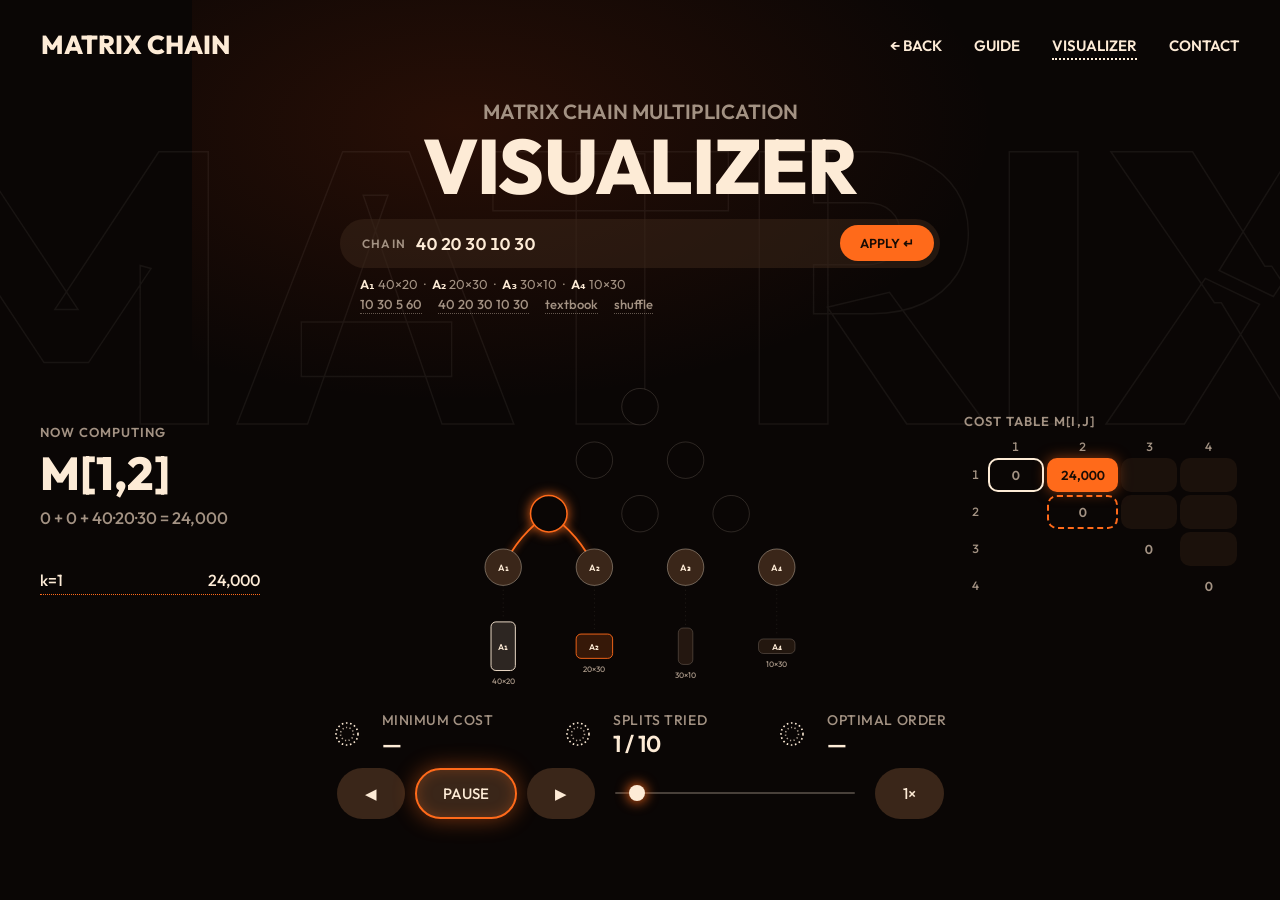
==== test.html @ 8d930d80 "stable version 1" ====
<!DOCTYPE html>
<html lang="en">
<head>
<meta charset="utf-8">
<meta name="viewport" content="width=device-width, initial-scale=1, viewport-fit=cover">
<title>MATRIX — Visualizer</title>
<link rel="preconnect" href="https://fonts.googleapis.com">
<link href="https://fonts.googleapis.com/css2?family=Outfit:wght@400;500;600;800&display=swap" rel="stylesheet">
<style>
:root{--bg:#0a0605;--cream:#fdebd6;--chip:#3a2619;--accent:#ff6a1a;--muted:#a39283;box-sizing:border-box;padding-top:env(safe-area-inset-top,0px);padding-bottom:env(safe-area-inset-bottom,0px)}
html{scroll-padding-top:env(safe-area-inset-top,0px)}
*,*::before,*::after{box-sizing:inherit;margin:0}
body{background:var(--bg);color:var(--cream);font-family:'Outfit',system-ui,-apple-system,'Segoe UI',sans-serif;overflow-x:hidden;min-height:100vh}
a{color:inherit;text-decoration:none}
:focus-visible{outline:2px solid var(--accent);outline-offset:3px}
nav{position:absolute;inset:0 0 auto 0;display:flex;justify-content:space-between;align-items:center;padding:28px clamp(20px,3.2vw,60px);z-index:5}
.logo{font-weight:800;font-size:26px;text-transform:uppercase}
nav ul{display:flex;gap:32px;list-style:none;padding:0}
nav li a{font-weight:600;font-size:15px;text-transform:uppercase;padding-bottom:3px}
nav li a.on{border-bottom:2px dotted var(--cream)}
.hero{position:relative;min-height:100vh;display:flex;flex-direction:column;align-items:center;padding-top:clamp(86px,11vh,120px);overflow:hidden}
.glow{position:absolute;top:-10%;left:50%;width:70vw;height:60vh;transform:translateX(-50%);background:radial-gradient(ellipse at 30% 40%,rgba(160,50,10,.2),transparent 60%);pointer-events:none}
.ghost{position:absolute;top:10vh;left:50%;transform:translateX(-50%);font-weight:800;font-size:clamp(6rem,30vw,27rem);line-height:1;color:transparent;-webkit-text-stroke:1.5px rgba(253,235,214,.06);white-space:nowrap;pointer-events:none}
.kicker{font-weight:600;font-size:clamp(16px,1.6vw,22px);text-transform:uppercase;color:var(--muted);position:relative}
h1{font-weight:800;font-size:clamp(2.6rem,6vw,5.4rem);line-height:1;letter-spacing:-.015em;position:relative;margin-top:4px}
.stage{position:relative;width:100%;max-width:1900px;display:grid;grid-template-columns:1fr 2.2fr 1fr;align-items:center;gap:20px;padding:10px clamp(20px,3.1vw,60px)}
.read h2{font-weight:800;font-size:clamp(2.2rem,3.6vw,3.6rem);line-height:1;text-transform:uppercase}
.read p{color:var(--muted);font-weight:500;font-size:clamp(16px,1.3vw,20px);line-height:1.45;margin:10px 0 16px;max-width:30ch;min-height:2.9em}
.cands{list-style:none;padding:0;display:grid;gap:6px;max-width:220px}
.cands li{display:flex;justify-content:space-between;color:var(--muted);font-weight:500;font-size:16px;border-bottom:1px dotted rgba(253,235,214,.15);padding-bottom:4px}
.cands li.best{color:var(--cream);border-bottom-color:var(--accent)}
.stats{position:relative;list-style:none;padding:0;display:flex;flex-wrap:wrap;justify-content:center;gap:14px 72px;margin:6px 16px 4px}
.stats li{display:flex;align-items:center;gap:22px}
.stats svg{flex:none;width:26px;height:26px}
.stats small{display:block;color:var(--muted);font-weight:500;font-size:14px;text-transform:uppercase;letter-spacing:.04em}
.stats b{font-weight:600;font-size:clamp(20px,1.8vw,26px)}
svg#viz{width:100%;height:auto;max-height:64vh;display:block}

.edge path{fill:none;stroke:transparent;stroke-width:2;stroke-linecap:round;transition:stroke .3s}
.edge.win path{stroke:rgba(253,235,214,.26)}
.edge.seen path{stroke:rgba(253,235,214,.22);stroke-dasharray:3 7}
.edge.lead path{stroke:rgba(255,106,26,.6)}
.edge.try path{stroke:var(--accent);stroke-width:3;stroke-dasharray:none;filter:drop-shadow(0 0 6px rgba(255,106,26,.9))}
.edge.opt path{stroke:var(--accent);stroke-width:3;stroke-dasharray:none;filter:drop-shadow(0 0 6px rgba(255,106,26,.7))}
.node circle{fill:var(--bg);stroke:rgba(253,235,214,.16);stroke-width:1.5;transition:fill .35s,stroke .35s,filter .35s}
.node text{fill:transparent;font:600 15px 'Outfit',sans-serif;text-anchor:middle;dominant-baseline:central;transition:fill .35s}
.node.leaf circle,.node.done circle{fill:var(--chip);stroke:rgba(253,235,214,.4)}
.node.leaf text,.node.done text{fill:var(--cream)}
.node.cur circle{stroke:var(--accent);stroke-width:2.5;filter:drop-shadow(0 0 10px rgba(255,106,26,.9))}
.node.opt circle{fill:var(--cream);stroke:var(--accent)}
.node.opt text{fill:#2a170a}
.node.apex circle{filter:drop-shadow(0 0 20px rgba(255,106,26,.95))}
.stem{stroke:rgba(253,235,214,.14);stroke-dasharray:2 5}
.mat{fill:rgba(58,38,25,.55);stroke:rgba(253,235,214,.22);stroke-width:1.5;transition:fill .3s,stroke .3s}
.mat.L{fill:rgba(253,235,214,.14);stroke:var(--cream)}
.mat.R{fill:rgba(255,106,26,.18);stroke:var(--accent)}
.ml{fill:var(--muted);font:500 13px 'Outfit',sans-serif;text-anchor:middle}
.mt{fill:var(--cream);font:600 14px 'Outfit',sans-serif;text-anchor:middle;dominant-baseline:central}

.dock{position:relative;display:flex;flex-wrap:wrap;align-items:center;justify-content:center;gap:10px;margin:6px 16px 44px}
.pill{font:500 15px 'Outfit',sans-serif;text-transform:uppercase;color:var(--cream);background:var(--chip);border:2px solid transparent;border-radius:999px;padding:14px 26px;cursor:pointer;transition:border-color .25s,box-shadow .25s,transform .15s}
.pill:hover{transform:translateY(-1px)}
.pill[aria-pressed="true"],.pill:focus-visible{border-color:var(--accent);box-shadow:0 0 22px rgba(255,106,26,.45),inset 0 0 14px rgba(255,106,26,.25)}
input.pill{width:17ch;text-align:center;cursor:text;text-transform:none;letter-spacing:.04em}
input.pill.bad{border-color:#ff3b1a;animation:shake .3s}
@keyframes shake{25%{transform:translateX(-5px)}75%{transform:translateX(5px)}}
input[type=range]{-webkit-appearance:none;appearance:none;width:min(240px,60vw);height:2px;background:rgba(253,235,214,.25);border-radius:2px;margin:0 10px;cursor:pointer}
input[type=range]::-webkit-slider-thumb{-webkit-appearance:none;width:16px;height:16px;border-radius:50%;background:var(--cream);box-shadow:0 0 12px 2px rgba(255,106,26,.8)}
input[type=range]::-moz-range-thumb{width:16px;height:16px;border:0;border-radius:50%;background:var(--cream);box-shadow:0 0 12px 2px rgba(255,106,26,.8)}

.read{width:100%;max-width:400px;justify-self:start}
.cap{display:block;color:var(--muted);font-weight:600;font-size:13px;letter-spacing:.08em;text-transform:uppercase;margin-bottom:10px}
.ct{border-collapse:separate;border-spacing:3px;font-variant-numeric:tabular-nums;width:100%;max-width:400px;justify-self:end}
.ct caption{text-align:left;color:var(--muted);font-weight:600;font-size:13px;letter-spacing:.08em;text-transform:uppercase;padding-bottom:6px}
.ct th{color:var(--muted);font-weight:500;font-size:12px;padding:1px 3px;text-align:center}
.ct td{height:34px;min-width:42px;text-align:center;border-radius:10px;font-weight:600;font-size:13px;background:rgba(58,38,25,.35);color:transparent;padding:0 4px;transition:background .3s}
.ct td.void{background:none}.ct td.dg{background:none;color:var(--muted)}
.ct td.done{background:var(--chip);color:var(--cream)}
.ct td.tent{color:var(--muted);font-style:italic}
.ct td.cur{background:var(--accent);color:#1a0c04;font-style:normal;box-shadow:0 0 14px rgba(255,106,26,.5)}
.ct td.lf{outline:2px solid var(--cream);outline-offset:-2px}
.ct td.rt{outline:2px dashed var(--accent);outline-offset:-2px}
.entry{position:relative;display:flex;align-items:center;gap:10px;width:min(600px,92vw);margin-top:14px;padding:4px 4px 4px 20px;border-radius:999px;background:rgba(58,38,25,.55);border:2px solid transparent;transition:border-color .25s,box-shadow .25s}
.entry:focus-within{border-color:var(--accent);box-shadow:0 0 28px rgba(255,106,26,.35),inset 0 0 16px rgba(255,106,26,.15)}
.entry.bad{border-color:#ff3b1a;animation:shake .3s}
.entry label{font-weight:600;font-size:12px;letter-spacing:.1em;text-transform:uppercase;color:var(--muted)}
.entry input{flex:1;min-width:0;background:none;border:0;outline:0;color:var(--cream);font:600 17px 'Outfit',sans-serif;letter-spacing:.03em;padding:8px 0;font-variant-numeric:tabular-nums}
.entry input::placeholder{color:rgba(253,235,214,.28);font-weight:400;letter-spacing:0}
.entry button{font:600 13px 'Outfit',sans-serif;text-transform:uppercase;border:0;border-radius:999px;padding:10px 20px;background:var(--accent);color:#1a0c04;cursor:pointer;transition:box-shadow .25s,transform .15s}
.entry button:hover{box-shadow:0 0 22px rgba(255,106,26,.6);transform:translateY(-1px)}
.eline{position:relative;display:flex;flex-wrap:wrap;justify-content:space-between;gap:4px 20px;width:min(600px,92vw);margin:8px 0 0;padding:0 20px;color:var(--muted);font-size:13px;min-height:1.6em}
#eprev b{color:var(--cream);font-weight:600}#eprev.err{color:#ff8a5c}
.eline .try{display:flex;gap:16px;flex-wrap:wrap}
.lnk{background:none;border:0;border-bottom:1px dotted rgba(253,235,214,.35);color:var(--muted);font:500 13px 'Outfit',sans-serif;cursor:pointer;padding:0 0 1px}
.lnk:hover{color:var(--cream);border-bottom-color:var(--accent)}
.ct.sm td{min-width:30px;font-size:11px;padding:0 2px}
.stats li{max-width:min(92vw,520px)}#sOrd{overflow-wrap:anywhere}
@media (max-width:600px){.entry label{display:none}.entry{padding-left:16px}.entry button{padding:9px 14px}.eline{padding:0 12px}}
.has-cursor,.has-cursor *{cursor:none!important}
#trail{position:fixed;inset:0;width:100%;height:100%;pointer-events:none;z-index:9997}
.c-dot,.c-br,.c-rip{position:fixed;left:0;top:0;pointer-events:none;z-index:9999}
.c-dot,.c-br{opacity:0;transition:opacity .25s}
.c-on .c-dot,.c-on .c-br{opacity:1}
.c-dot{width:4px;height:4px;margin:-2px 0 0 -2px;border-radius:50%;background:var(--cream);box-shadow:0 0 9px 1px rgba(255,106,26,.9),0 0 22px 4px rgba(255,106,26,.35)}
.c-on.c-hov .c-dot,.c-on.c-sel .c-dot,.c-on.c-down .c-dot{opacity:0;transition:none}
.c-br{--len:11px;color:var(--cream)}
.c-br::before,.c-br::after{content:"";position:absolute;top:0;bottom:0;width:var(--len);border:2px solid currentColor;transition:border-color .25s,box-shadow .25s,color .25s}
.c-br::before{left:0;border-right:0;border-radius:9px 0 0 9px}
.c-br::after{right:0;border-left:0;border-radius:0 9px 9px 0}
.c-hov .c-br{color:var(--accent)}
.c-hov .c-br::before,.c-hov .c-br::after{box-shadow:0 0 16px rgba(255,106,26,.55),inset 0 0 10px rgba(255,106,26,.25)}
.c-rip{width:10px;height:10px;margin:-5px 0 0 -5px;border:2px solid var(--accent);border-radius:50%;animation:rip .65s cubic-bezier(.2,.7,.2,1) forwards}
@keyframes rip{from{transform:translate(var(--x),var(--y)) scale(1);opacity:.95}to{transform:translate(var(--x),var(--y)) scale(8);opacity:0}}

@media (max-width:900px){
  nav ul{gap:14px}nav li a{font-size:12px}.logo{font-size:20px}
  .stage{grid-template-columns:1fr}svg#viz{order:-1;max-height:none}
  .stats{justify-self:start}.pill{padding:12px 18px;font-size:13px}
}
@media (prefers-reduced-motion:reduce){.pill,.node circle,.node text,.mat,.edge path{transition:none}}
</style>
</head>
<body>
<nav>
  <a class="logo" href="#" id="back">Matrix chain</a>
  <ul>
    <li><a href="#" id="back2">← Back</a></li>
    <li><a href="#guide">Guide</a></li>
    <li><a class="on" href="#viz">Visualizer</a></li>
    <li><a href="#contact">Contact</a></li>
  </ul>
</nav>

<main class="hero">
  <div class="glow"></div><div class="ghost" aria-hidden="true">MATRIX</div>
  <p class="kicker">Matrix chain multiplication</p>
  <h1>VISUALIZER</h1>
  <div class="entry"><label for="dims">Chain</label><input id="dims" type="text" autocomplete="off" spellcheck="false" aria-describedby="eprev" placeholder="40 20 30 10 30    or    40x20, 20x30, 30x10"><button id="apply">Apply ↵</button></div>
  <p class="eline"><span id="eprev"></span><span class="try"><button class="lnk" data-v="10 30 5 60">10 30 5 60</button><button class="lnk" data-v="40 20 30 10 30">40 20 30 10 30</button><button class="lnk" data-v="30 35 15 5 10 20 25">textbook</button><button class="lnk" id="shuf">shuffle</button></span></p>

  <section class="stage" aria-live="polite">
    <div class="read"><small class="cap">Now computing</small><h2 id="cH">Ready</h2><p id="cP"></p><ul class="cands" id="cands"></ul></div>
    <svg id="viz" viewBox="0 0 1000 610" role="img" aria-label="Dynamic programming pyramid for matrix chain multiplication"></svg>
    <table class="ct" id="tbl"></table>
  </section>
  <ul class="stats" id="stats"></ul>

  <div class="dock">
    <button class="pill" id="prev" aria-label="Previous step">◀</button>
    <button class="pill" id="play" aria-pressed="false">Play</button>
    <button class="pill" id="next" aria-label="Next step">▶</button>
    <input type="range" id="scrub" min="0" max="1" value="0" aria-label="Timeline">
    <button class="pill" id="spd">1×</button>
  </div>
</main>

<script>
const reduce = matchMedia('(prefers-reduced-motion: reduce)').matches;
const $ = id => document.getElementById(id);
const NS = 'http://www.w3.org/2000/svg';
const el = (t, a, p) => { const e = document.createElementNS(NS, t); for(const k in a) e.setAttribute(k, a[k]); if(p) p.appendChild(e); return e; };
const sub = x => String(x).replace(/\d/g, d => '₀₁₂₃₄₅₆₇₈₉'[d]);
const fmt = v => v >= 1000 ? (v % 1000 ? (v/1000).toFixed(1) : v/1000) + 'k' : String(v);
const full = v => v.toLocaleString('en-US');
const ICON = '<svg viewBox="0 0 26 26" fill="none" stroke="#fdebd6" stroke-width="1.6"><circle cx="13" cy="13" r="11" stroke-dasharray="1.6 2.6"/><circle cx="13" cy="13" r="6.5" stroke-dasharray="1.2 2.4" opacity=".7"/></svg>';
$('stats').innerHTML = [['Minimum cost','sCost'],['Splits tried','sTry'],['Optimal order','sOrd']].map(([l,i]) => `<li>${ICON}<div><small>${l}</small><b id="${i}">—</b></div></li>`).join('');

let p, n, m, s, events, cum, opt, edgeEls, nodeEls, mats, dx, dy, R;
let idx = 0, playing = false, timer, speed = 1;

function build(){
  n = p.length - 1; m = []; s = []; events = [];
  for(let i = 0; i <= n + 1; i++){ m[i] = []; s[i] = []; m[i][i] = 0; }
  for(let len = 2; len <= n; len++) for(let i = 1; i <= n - len + 1; i++){
    const j = i + len - 1; let best = Infinity, bk = 0;
    for(let k = i; k < j; k++){
      const c = m[i][k] + m[k+1][j] + p[i-1]*p[k]*p[j];
      if(c < best){ best = c; bk = k; }
      events.push({t:'try', i, j, k, c, best, bk});
    }
    m[i][j] = best; s[i][j] = bk; events.push({t:'set', i, j, k:bk});
  }
  cum = [0]; events.forEach((e, x) => cum[x+1] = cum[x] + (e.t === 'try'));
  opt = {n:new Set(), e:new Set()};
  (function w(i, j){ opt.n.add(i+','+j); if(i === j) return; const k = s[i][j]; opt.e.add(`${i},${j},${k}`); w(i, k); w(k+1, j); })(1, n);

  dx = Math.min(150, 800 / Math.max(n - 1, 1)); dy = Math.min(88, 340 / Math.max(n - 1, 1)); R = Math.min(30, dx * .36);
  const pos = (i, j) => ({x: 500 + ((i + j) / 2 - (n + 1) / 2) * dx, y: 400 - (j - i) * dy});
  const curve = (a, b, side) => { const mx = (a.x + b.x) / 2, my = (a.y + b.y) / 2, ddx = b.x - a.x, ddy = b.y - a.y;
    return `M${a.x} ${a.y}Q${mx + side*.14*ddy} ${my - side*.14*ddx} ${b.x} ${b.y}`; };
  const svg = $('viz'); svg.innerHTML = '';
  const gE = el('g', {}, svg), gS = el('g', {}, svg), gN = el('g', {}, svg), gM = el('g', {}, svg);
  edgeEls = {}; nodeEls = {}; mats = [];
  for(let i = 1; i <= n; i++) for(let j = i + 1; j <= n; j++) for(let k = i; k < j; k++){
    const g = el('g', {class:'edge'}, gE), a = pos(i, j);
    el('path', {d: curve(a, pos(i, k), -1)}, g); el('path', {d: curve(a, pos(k+1, j), 1)}, g);
    edgeEls[`${i},${j},${k}`] = g;
  }
  const mx = Math.max(...p), sc = Math.min(2.4, 80 / mx);
  for(let i = 1; i <= n; i++){
    const q = pos(i, i), w = Math.max(24, p[i] * sc), h = Math.max(24, p[i-1] * sc);
    el('line', {class:'stem', x1:q.x, y1:q.y + R, x2:q.x, y2:530 - h/2 - 4}, gS);
    const g = el('g', {}, gM);
    mats[i] = el('rect', {class:'mat', x:q.x - w/2, y:530 - h/2, width:w, height:h, rx:8}, g);
    if(w >= 34) { const t = el('text', {class:'mt', x:q.x, y:530}, g); t.textContent = 'A' + sub(i); }
    const l = el('text', {class:'ml', x:q.x, y:530 + h/2 + 22}, g); l.textContent = `${p[i-1]}×${p[i]}`;
  }
  for(let i = 1; i <= n; i++) for(let j = i; j <= n; j++){
    const q = pos(i, j), g = el('g', {class:'node'}, gN);
    el('circle', {cx:q.x, cy:q.y, r:R}, g);
    nodeEls[i+','+j] = {g, t: el('text', {x:q.x, y:q.y}, g)};
  }
  $('scrub').max = events.length;
}

const par = (i, j) => i === j ? 'A' + sub(i) : '(' + par(i, s[i][j]) + par(s[i][j] + 1, j) + ')';

function renderTable(last, filled){
  let h = '<caption>Cost table m[i,j]</caption><tr><th></th>' + Array.from({length:n}, (_, x) => `<th>${x+1}</th>`).join('') + '</tr>';
  for(let i = 1; i <= n; i++){
    h += `<tr><th>${i}</th>`;
    for(let j = 1; j <= n; j++){
      if(j < i){ h += '<td class="void"></td>'; continue; }
      let c = 'todo', v = ''; const key = i + ',' + j;
      if(i === j){ c = 'dg'; v = '0'; }
      else if(filled.has(key)){ c = 'done'; v = (n > 6 ? fmt : full)(m[i][j]); }
      else if(last && last.t === 'try' && i === last.i && j === last.j){ c = 'tent'; v = (n > 6 ? fmt : full)(last.best); }
      if(last && i === last.i && j === last.j) c += ' cur';
      if(last && last.t === 'try'){ if(i === last.i && j === last.k) c += ' lf'; if(i === last.k + 1 && j === last.j) c += ' rt'; }
      h += `<td class="${c}">${v}</td>`;
    }
    h += '</tr>';
  }
  $('tbl').className = 'ct' + (n > 6 ? ' sm' : ''); $('tbl').innerHTML = h;
}
function render(){
  const N = events.length, done = idx >= N, last = idx > 0 ? events[idx-1] : null;
  const filled = new Set();
  for(let e = 0; e < idx; e++) if(events[e].t === 'set') filled.add(events[e].i + ',' + events[e].j);
  const cur = last && !done ? last.i + ',' + last.j : null;

  for(const key in edgeEls){
    const [i, j, k] = key.split(',').map(Number), cell = i + ',' + j; let c = '';
    if(done && opt.e.has(key)) c = 'opt';
    else if(filled.has(cell)){ if(s[i][j] === k) c = 'win'; }
    else if(cell === cur && last.t === 'try'){
      if(k < last.k) c = 'seen' + (k === last.bk ? ' lead' : '');
      else if(k === last.k) c = 'try' + (k === last.bk ? ' lead' : '');
    }
    edgeEls[key].setAttribute('class', 'edge ' + c);
  }
  for(const key in nodeEls){
    const [i, j] = key.split(',').map(Number), leaf = i === j; let c = 'node ';
    c += leaf ? 'leaf' : filled.has(key) ? 'done' : 'todo';
    if(key === cur) c += ' cur';
    if(done && opt.n.has(key)) c += ' opt';
    if(done && key === '1,' + n) c += ' apex';
    nodeEls[key].g.setAttribute('class', c);
    nodeEls[key].t.textContent = leaf ? 'A' + sub(i) : filled.has(key) ? fmt(m[i][j]) : '';
  }
  for(let r = 1; r <= n; r++){
    let c = 'mat';
    if(done) c += ' L'; else if(last && r >= last.i && r <= last.j) c += r <= last.k ? ' L' : ' R';
    mats[r].setAttribute('class', c);
  }

  let h = 'Ready', t = 'Press play, or step through the table.', list = [];
  if(last){
    const {i, j} = last;
    list = events.slice(0, idx).filter(e => e.t === 'try' && e.i === i && e.j === j);
    if(done){ h = 'Done'; t = `The cheapest order costs ${full(m[1][n])} multiplications.`; }
    else { h = `m[${i},${j}]`;
      t = last.t === 'try' ? `${fmt(m[i][last.k])} + ${fmt(m[last.k+1][j])} + ${p[i-1]}·${p[last.k]}·${p[j]} = ${full(last.c)}` : `Cheapest split is k=${last.k}.`; }
  }
  $('cH').textContent = h; $('cP').textContent = t;
  renderTable(last, filled);
  const lo = list.length ? Math.min(...list.map(e => e.c)) : 0;
  $('cands').innerHTML = list.map(e => `<li class="${e.c === lo ? 'best' : ''}"><span>k=${e.k}</span><span>${full(e.c)}</span></li>`).join('');
  $('sCost').textContent = done ? full(m[1][n]) : '—';
  $('sTry').textContent = `${cum[idx]} / ${cum[N]}`;
  $('sOrd').textContent = done ? par(1, n) : '—';
  $('scrub').value = idx;
  const pl = $('play'); pl.setAttribute('aria-pressed', playing); pl.textContent = playing ? 'Pause' : 'Play';
}

function loop(){
  clearTimeout(timer); if(!playing) return;
  if(idx >= events.length){ playing = false; render(); return; }
  idx++; render();
  timer = setTimeout(loop, (events[idx-1].t === 'set' ? 600 : 800) / speed);
}
const pause = () => { playing = false; clearTimeout(timer); };
const toggle = () => { if(playing){ pause(); render(); } else { if(idx >= events.length) idx = 0; playing = true; loop(); } };
const step = d => { pause(); idx = Math.max(0, Math.min(events.length, idx + d)); render(); };
function load(arr, autoplay = true){
  p = arr; build(); idx = 0; $('dims').value = p.join(' '); preview(); pause(); render();
  if(autoplay) setTimeout(() => { if(!playing && idx === 0) toggle(); }, 500);
}
function parseChain(txt){
  txt = txt.trim(); if(!txt) return {};
  let a;
  if(/^(\s*\d+\s*[x×]\s*\d+[\s,;]*)+$/.test(txt)){
    const pr = [...txt.matchAll(/(\d+)\s*[x×]\s*(\d+)/g)].map(x => [+x[1], +x[2]]);
    for(let i = 1; i < pr.length; i++) if(pr[i-1][1] !== pr[i][0])
      return {err: `A${sub(i)} has ${pr[i-1][1]} columns but A${sub(i+1)} has ${pr[i][0]} rows, so they can't be multiplied.`};
    a = [pr[0][0], ...pr.map(x => x[1])];
  } else {
    a = txt.split(/[\s,;×x]+/).filter(Boolean).map(Number);
    if(a.some(v => !Number.isFinite(v))) return {err: 'Use numbers only, like 40 20 30 10 30.'};
  }
  if(a.some(v => !Number.isInteger(v) || v < 1 || v > 999)) return {err: 'Each dimension must be a whole number from 1 to 999.'};
  if(a.length < 3) return {err: 'A chain needs at least 2 matrices (3 numbers).'};
  if(a.length > 10) return {err: 'Up to 9 matrices (10 numbers) are supported.'};
  return {a};
}
function preview(){
  const r = parseChain($('dims').value), e = $('eprev');
  e.classList.toggle('err', !!r.err);
  if(r.err) e.textContent = r.err;
  else if(r.a) e.innerHTML = r.a.slice(1).map((c, i) => `<b>A${sub(i+1)}</b> ${r.a[i]}×${c}`).join(' &nbsp;·&nbsp; ');
  else e.textContent = 'Matrix Aᵢ is p(i−1) × p(i), so a chain of n matrices needs n + 1 numbers. Press Enter to apply.';
}
function applyInput(){
  const r = parseChain($('dims').value);
  if(!r.a){
    if(!r.err){ $('eprev').classList.add('err'); $('eprev').textContent = 'Type at least 3 numbers first.'; }
    const b = document.querySelector('.entry'); b.classList.remove('bad'); void b.offsetWidth; b.classList.add('bad'); return;
  }
  load(r.a);
}
$('dims').addEventListener('input', preview);
$('dims').addEventListener('keydown', e => { if(e.key === 'Enter') applyInput(); });
$('apply').onclick = applyInput;
document.querySelectorAll('.lnk[data-v]').forEach(b => b.onclick = () => load(b.dataset.v.split(' ').map(Number)));
$('shuf').onclick = () => { const c = 4 + Math.floor(Math.random() * 5); load(Array.from({length:c}, () => 5 * (1 + Math.floor(Math.random() * 12)))); };
$('play').onclick = toggle; $('prev').onclick = () => step(-1); $('next').onclick = () => step(1);
$('scrub').oninput = e => { pause(); idx = +e.target.value; render(); };
$('spd').onclick = () => { speed = speed === 1 ? 2 : speed === 2 ? 4 : 1; $('spd').textContent = speed + '×'; };
addEventListener('keydown', e => {
  if(e.target.tagName === 'INPUT' && e.target.type !== 'range') return;
  if(e.code === 'Space'){ e.preventDefault(); toggle(); }
  else if(e.key === 'ArrowRight') step(1); else if(e.key === 'ArrowLeft') step(-1);
});
['back', 'back2'].forEach(id => $(id).addEventListener('click', e => { e.preventDefault(); history.length > 1 ? history.back() : scrollTo(0, 0); }));
load([40, 20, 30, 10, 30]);

/* custom pointer */
(() => {
  if(!matchMedia('(hover:hover) and (pointer:fine)').matches) return;
  const root = document.documentElement; root.classList.add('has-cursor');
  const mk = c => { const e = document.createElement('div'); e.className = c; document.body.appendChild(e); return e; };
  const dot = mk('c-dot'), br = mk('c-br');
  const cv = document.createElement('canvas'); cv.id = 'trail'; document.body.appendChild(cv);
  const ctx = cv.getContext('2d');
  const fit = () => { const d = Math.min(devicePixelRatio || 1, 2); cv.width = innerWidth * d; cv.height = innerHeight * d; ctx.setTransform(d,0,0,d,0,0); };
  fit(); addEventListener('resize', fit);
  const SEL = 'a,button,input', k = reduce ? 1 : .18;
  let mx = -200, my = -200, lx = 0, ly = 0, seen = false, down = false, hov = false;
  const b = {x:0, y:0, w:34, h:34}, parts = [];
  addEventListener('pointermove', e => { mx = e.clientX; my = e.clientY; if(!seen){ seen = true; lx = mx; ly = my; b.x = mx - 17; b.y = my - 17; } root.classList.add('c-on'); });
  root.addEventListener('mouseleave', () => root.classList.remove('c-on'));
  document.addEventListener('pointerover', e => { hov = !!(e.target.closest && e.target.closest(SEL)); root.classList.toggle('c-hov', hov); });
  addEventListener('pointerdown', e => {
    down = true; root.classList.add('c-down'); if(reduce) return;
    const r = mk('c-rip'); r.style.setProperty('--x', e.clientX + 'px'); r.style.setProperty('--y', e.clientY + 'px');
    r.addEventListener('animationend', () => r.remove());
  });
  const upd = () => root.classList.toggle('c-sel', down && !getSelection().isCollapsed);
  document.addEventListener('selectionchange', upd);
  addEventListener('pointerup', () => { down = false; root.classList.remove('c-down'); upd(); });
  function frame(){
    const sz = down ? 22 : hov ? 44 : 34;
    b.x += (mx - sz/2 - b.x) * k; b.y += (my - sz/2 - b.y) * k; b.w += (sz - b.w) * k; b.h += (sz - b.h) * k;
    br.style.transform = `translate(${b.x}px,${b.y}px)`; br.style.width = b.w + 'px'; br.style.height = b.h + 'px';
    br.style.setProperty('--len', Math.min(11, b.w / 3) + 'px');
    dot.style.transform = `translate(${mx}px,${my}px)`;
    if(!reduce){
      const dX = mx - lx, dY = my - ly, dist = Math.hypot(dX, dY);
      if(dist >= 5) for(let i = 0, c = Math.min(4, Math.floor(dist / 9) + 1); i < c; i++)
        parts.push({x: lx + dX*i/c, y: ly + dY*i/c, vx: (Math.random() - .5) * .6, vy: -Math.random() * .7 - .1, life: 1, r: 1 + Math.random() * 2.4, warm: Math.random() < .7});
      ctx.clearRect(0, 0, innerWidth, innerHeight); ctx.globalCompositeOperation = 'lighter';
      for(let i = parts.length - 1; i >= 0; i--){
        const q = parts[i]; q.life -= .028; if(q.life <= 0){ parts.splice(i, 1); continue; }
        q.x += q.vx; q.y += q.vy;
        ctx.fillStyle = q.warm ? `rgba(255,106,26,${q.life * .8})` : `rgba(253,235,214,${q.life * .6})`;
        ctx.beginPath(); ctx.arc(q.x, q.y, q.r * q.life + .3, 0, 6.283); ctx.fill();
      }
    }
    lx = mx; ly = my; requestAnimationFrame(frame);
  }
  requestAnimationFrame(frame);
})();
</script>
</body>
</html>
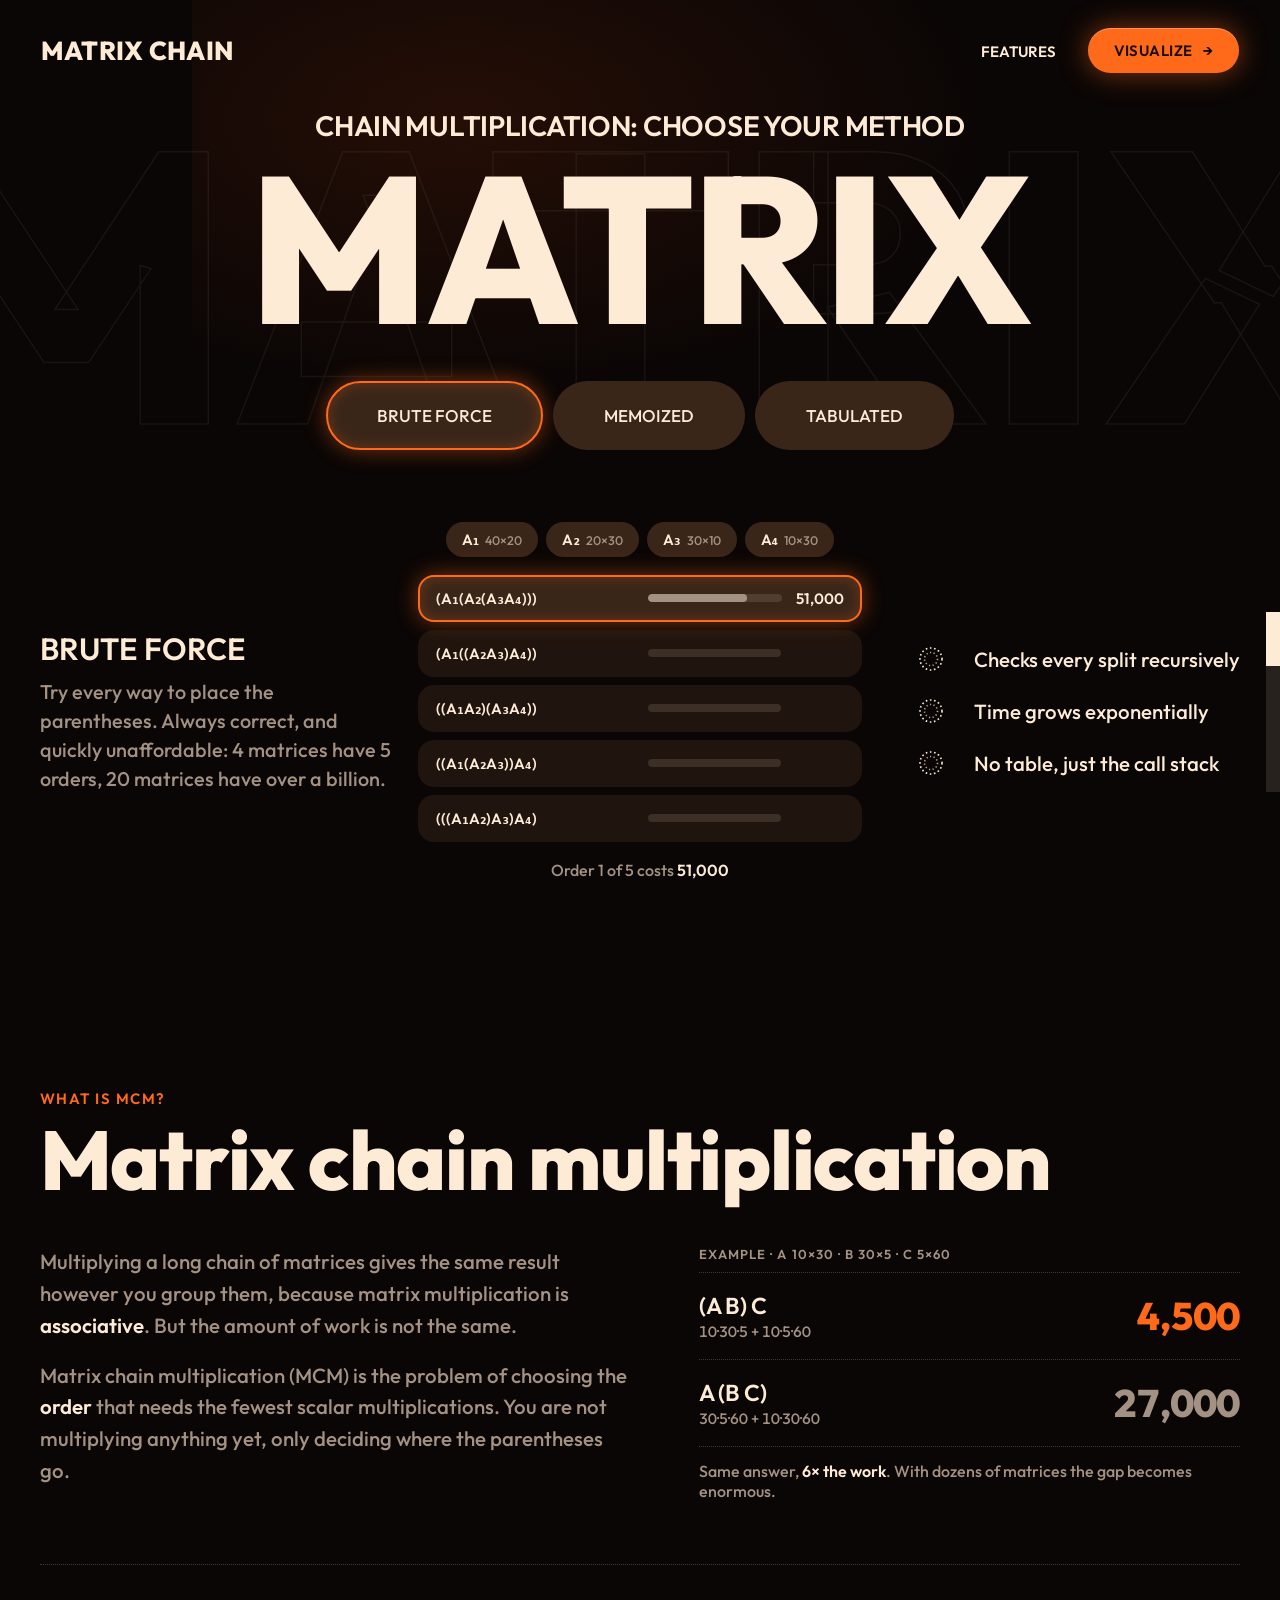
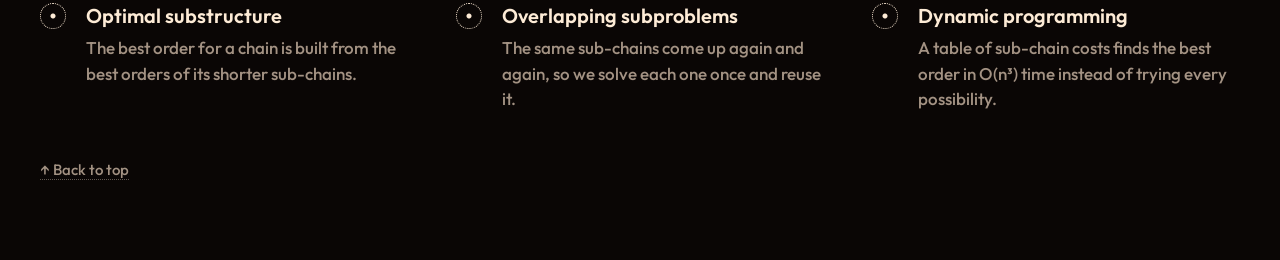
==== commit 688a684b: "new better stable version" ====
--- a/test.html
+++ b/test.html
@@ -3,393 +3,338 @@
 <head>
 <meta charset="utf-8">
 <meta name="viewport" content="width=device-width, initial-scale=1, viewport-fit=cover">
-<title>MATRIX — Visualizer</title>
+<title>MATRIX — Chain multiplication</title>
 <link rel="preconnect" href="https://fonts.googleapis.com">
 <link href="https://fonts.googleapis.com/css2?family=Outfit:wght@400;500;600;800&display=swap" rel="stylesheet">
 <style>
-:root{--bg:#0a0605;--cream:#fdebd6;--chip:#3a2619;--accent:#ff6a1a;--muted:#a39283;box-sizing:border-box;padding-top:env(safe-area-inset-top,0px);padding-bottom:env(safe-area-inset-bottom,0px)}
-html{scroll-padding-top:env(safe-area-inset-top,0px)}
+:root{
+  --bg:#0a0605; --cream:#fdebd6; --chip:#3a2619; --accent:#ff6a1a; --muted:#a39283;
+  box-sizing:border-box;
+  padding-top:env(safe-area-inset-top,0px); padding-bottom:env(safe-area-inset-bottom,0px);
+}
+html{scroll-padding-top:env(safe-area-inset-top,0px);scroll-behavior:smooth}
 *,*::before,*::after{box-sizing:inherit;margin:0}
 body{background:var(--bg);color:var(--cream);font-family:'Outfit',system-ui,-apple-system,'Segoe UI',sans-serif;overflow-x:hidden;min-height:100vh}
 a{color:inherit;text-decoration:none}
 :focus-visible{outline:2px solid var(--accent);outline-offset:3px}
+
 nav{position:absolute;inset:0 0 auto 0;display:flex;justify-content:space-between;align-items:center;padding:28px clamp(20px,3.2vw,60px);z-index:5}
-.logo{font-weight:800;font-size:26px;text-transform:uppercase}
-nav ul{display:flex;gap:32px;list-style:none;padding:0}
+.logo{font-weight:800;font-size:26px;letter-spacing:.01em;text-transform:uppercase}
+nav ul{display:flex;align-items:center;gap:32px;list-style:none;padding:0}
 nav li a{font-weight:600;font-size:15px;text-transform:uppercase;padding-bottom:3px}
 nav li a.on{border-bottom:2px dotted var(--cream)}
-.hero{position:relative;min-height:100vh;display:flex;flex-direction:column;align-items:center;padding-top:clamp(86px,11vh,120px);overflow:hidden}
-.glow{position:absolute;top:-10%;left:50%;width:70vw;height:60vh;transform:translateX(-50%);background:radial-gradient(ellipse at 30% 40%,rgba(160,50,10,.2),transparent 60%);pointer-events:none}
+nav li a.nav-cta{display:inline-flex;align-items:center;gap:10px;padding:13px 26px;border-radius:999px;background:var(--accent);color:#1a0c04;letter-spacing:.03em;box-shadow:0 0 28px rgba(255,106,26,.5),inset 0 1px 0 rgba(255,255,255,.28);transition:box-shadow .25s,transform .2s}
+.nav-cta span{display:inline-block;transition:transform .25s}
+nav li a.nav-cta:hover{transform:translateY(-2px);box-shadow:0 0 44px rgba(255,106,26,.75),inset 0 1px 0 rgba(255,255,255,.28)}
+.nav-cta:hover span{transform:translateX(5px)}
+nav li a.nav-cta:focus-visible{outline-color:var(--cream)}
+
+.hero{position:relative;min-height:100vh;display:flex;flex-direction:column;align-items:center;padding-top:clamp(90px,12vh,130px);overflow:hidden}
+.glow{position:absolute;top:-10%;left:50%;width:70vw;height:60vh;transform:translateX(-50%);background:radial-gradient(ellipse at 30% 40%,rgba(160,50,10,.18),transparent 60%);pointer-events:none}
 .ghost{position:absolute;top:10vh;left:50%;transform:translateX(-50%);font-weight:800;font-size:clamp(6rem,30vw,27rem);line-height:1;color:transparent;-webkit-text-stroke:1.5px rgba(253,235,214,.06);white-space:nowrap;pointer-events:none}
-.kicker{font-weight:600;font-size:clamp(16px,1.6vw,22px);text-transform:uppercase;color:var(--muted);position:relative}
-h1{font-weight:800;font-size:clamp(2.6rem,6vw,5.4rem);line-height:1;letter-spacing:-.015em;position:relative;margin-top:4px}
-.stage{position:relative;width:100%;max-width:1900px;display:grid;grid-template-columns:1fr 2.2fr 1fr;align-items:center;gap:20px;padding:10px clamp(20px,3.1vw,60px)}
-.read h2{font-weight:800;font-size:clamp(2.2rem,3.6vw,3.6rem);line-height:1;text-transform:uppercase}
-.read p{color:var(--muted);font-weight:500;font-size:clamp(16px,1.3vw,20px);line-height:1.45;margin:10px 0 16px;max-width:30ch;min-height:2.9em}
-.cands{list-style:none;padding:0;display:grid;gap:6px;max-width:220px}
-.cands li{display:flex;justify-content:space-between;color:var(--muted);font-weight:500;font-size:16px;border-bottom:1px dotted rgba(253,235,214,.15);padding-bottom:4px}
-.cands li.best{color:var(--cream);border-bottom-color:var(--accent)}
-.stats{position:relative;list-style:none;padding:0;display:flex;flex-wrap:wrap;justify-content:center;gap:14px 72px;margin:6px 16px 4px}
-.stats li{display:flex;align-items:center;gap:22px}
-.stats svg{flex:none;width:26px;height:26px}
-.stats small{display:block;color:var(--muted);font-weight:500;font-size:14px;text-transform:uppercase;letter-spacing:.04em}
-.stats b{font-weight:600;font-size:clamp(20px,1.8vw,26px)}
-svg#viz{width:100%;height:auto;max-height:64vh;display:block}
-
-.edge path{fill:none;stroke:transparent;stroke-width:2;stroke-linecap:round;transition:stroke .3s}
-.edge.win path{stroke:rgba(253,235,214,.26)}
-.edge.seen path{stroke:rgba(253,235,214,.22);stroke-dasharray:3 7}
-.edge.lead path{stroke:rgba(255,106,26,.6)}
-.edge.try path{stroke:var(--accent);stroke-width:3;stroke-dasharray:none;filter:drop-shadow(0 0 6px rgba(255,106,26,.9))}
-.edge.opt path{stroke:var(--accent);stroke-width:3;stroke-dasharray:none;filter:drop-shadow(0 0 6px rgba(255,106,26,.7))}
-.node circle{fill:var(--bg);stroke:rgba(253,235,214,.16);stroke-width:1.5;transition:fill .35s,stroke .35s,filter .35s}
-.node text{fill:transparent;font:600 15px 'Outfit',sans-serif;text-anchor:middle;dominant-baseline:central;transition:fill .35s}
-.node.leaf circle,.node.done circle{fill:var(--chip);stroke:rgba(253,235,214,.4)}
-.node.leaf text,.node.done text{fill:var(--cream)}
-.node.cur circle{stroke:var(--accent);stroke-width:2.5;filter:drop-shadow(0 0 10px rgba(255,106,26,.9))}
-.node.opt circle{fill:var(--cream);stroke:var(--accent)}
-.node.opt text{fill:#2a170a}
-.node.apex circle{filter:drop-shadow(0 0 20px rgba(255,106,26,.95))}
-.stem{stroke:rgba(253,235,214,.14);stroke-dasharray:2 5}
-.mat{fill:rgba(58,38,25,.55);stroke:rgba(253,235,214,.22);stroke-width:1.5;transition:fill .3s,stroke .3s}
-.mat.L{fill:rgba(253,235,214,.14);stroke:var(--cream)}
-.mat.R{fill:rgba(255,106,26,.18);stroke:var(--accent)}
-.ml{fill:var(--muted);font:500 13px 'Outfit',sans-serif;text-anchor:middle}
-.mt{fill:var(--cream);font:600 14px 'Outfit',sans-serif;text-anchor:middle;dominant-baseline:central}
-
-.dock{position:relative;display:flex;flex-wrap:wrap;align-items:center;justify-content:center;gap:10px;margin:6px 16px 44px}
-.pill{font:500 15px 'Outfit',sans-serif;text-transform:uppercase;color:var(--cream);background:var(--chip);border:2px solid transparent;border-radius:999px;padding:14px 26px;cursor:pointer;transition:border-color .25s,box-shadow .25s,transform .15s}
-.pill:hover{transform:translateY(-1px)}
-.pill[aria-pressed="true"],.pill:focus-visible{border-color:var(--accent);box-shadow:0 0 22px rgba(255,106,26,.45),inset 0 0 14px rgba(255,106,26,.25)}
-input.pill{width:17ch;text-align:center;cursor:text;text-transform:none;letter-spacing:.04em}
-input.pill.bad{border-color:#ff3b1a;animation:shake .3s}
-@keyframes shake{25%{transform:translateX(-5px)}75%{transform:translateX(5px)}}
-input[type=range]{-webkit-appearance:none;appearance:none;width:min(240px,60vw);height:2px;background:rgba(253,235,214,.25);border-radius:2px;margin:0 10px;cursor:pointer}
-input[type=range]::-webkit-slider-thumb{-webkit-appearance:none;width:16px;height:16px;border-radius:50%;background:var(--cream);box-shadow:0 0 12px 2px rgba(255,106,26,.8)}
-input[type=range]::-moz-range-thumb{width:16px;height:16px;border:0;border-radius:50%;background:var(--cream);box-shadow:0 0 12px 2px rgba(255,106,26,.8)}
-
-.read{width:100%;max-width:400px;justify-self:start}
-.cap{display:block;color:var(--muted);font-weight:600;font-size:13px;letter-spacing:.08em;text-transform:uppercase;margin-bottom:10px}
-.ct{border-collapse:separate;border-spacing:3px;font-variant-numeric:tabular-nums;width:100%;max-width:400px;justify-self:end}
-.ct caption{text-align:left;color:var(--muted);font-weight:600;font-size:13px;letter-spacing:.08em;text-transform:uppercase;padding-bottom:6px}
-.ct th{color:var(--muted);font-weight:500;font-size:12px;padding:1px 3px;text-align:center}
-.ct td{height:34px;min-width:42px;text-align:center;border-radius:10px;font-weight:600;font-size:13px;background:rgba(58,38,25,.35);color:transparent;padding:0 4px;transition:background .3s}
-.ct td.void{background:none}.ct td.dg{background:none;color:var(--muted)}
-.ct td.done{background:var(--chip);color:var(--cream)}
-.ct td.tent{color:var(--muted);font-style:italic}
-.ct td.cur{background:var(--accent);color:#1a0c04;font-style:normal;box-shadow:0 0 14px rgba(255,106,26,.5)}
-.ct td.lf{outline:2px solid var(--cream);outline-offset:-2px}
-.ct td.rt{outline:2px dashed var(--accent);outline-offset:-2px}
-.entry{position:relative;display:flex;align-items:center;gap:10px;width:min(600px,92vw);margin-top:14px;padding:4px 4px 4px 20px;border-radius:999px;background:rgba(58,38,25,.55);border:2px solid transparent;transition:border-color .25s,box-shadow .25s}
-.entry:focus-within{border-color:var(--accent);box-shadow:0 0 28px rgba(255,106,26,.35),inset 0 0 16px rgba(255,106,26,.15)}
-.entry.bad{border-color:#ff3b1a;animation:shake .3s}
-.entry label{font-weight:600;font-size:12px;letter-spacing:.1em;text-transform:uppercase;color:var(--muted)}
-.entry input{flex:1;min-width:0;background:none;border:0;outline:0;color:var(--cream);font:600 17px 'Outfit',sans-serif;letter-spacing:.03em;padding:8px 0;font-variant-numeric:tabular-nums}
-.entry input::placeholder{color:rgba(253,235,214,.28);font-weight:400;letter-spacing:0}
-.entry button{font:600 13px 'Outfit',sans-serif;text-transform:uppercase;border:0;border-radius:999px;padding:10px 20px;background:var(--accent);color:#1a0c04;cursor:pointer;transition:box-shadow .25s,transform .15s}
-.entry button:hover{box-shadow:0 0 22px rgba(255,106,26,.6);transform:translateY(-1px)}
-.eline{position:relative;display:flex;flex-wrap:wrap;justify-content:space-between;gap:4px 20px;width:min(600px,92vw);margin:8px 0 0;padding:0 20px;color:var(--muted);font-size:13px;min-height:1.6em}
-#eprev b{color:var(--cream);font-weight:600}#eprev.err{color:#ff8a5c}
-.eline .try{display:flex;gap:16px;flex-wrap:wrap}
-.lnk{background:none;border:0;border-bottom:1px dotted rgba(253,235,214,.35);color:var(--muted);font:500 13px 'Outfit',sans-serif;cursor:pointer;padding:0 0 1px}
-.lnk:hover{color:var(--cream);border-bottom-color:var(--accent)}
-.ct.sm td{min-width:30px;font-size:11px;padding:0 2px}
-.stats li{max-width:min(92vw,520px)}#sOrd{overflow-wrap:anywhere}
-@media (max-width:600px){.entry label{display:none}.entry{padding-left:16px}.entry button{padding:9px 14px}.eline{padding:0 12px}}
+.kicker{font-weight:600;font-size:clamp(20px,2.2vw,30px);text-transform:uppercase;letter-spacing:-.01em;position:relative;text-align:center;padding:0 16px}
+h1{font-weight:800;font-size:clamp(4rem,17vw,13rem);line-height:.95;letter-spacing:-.015em;color:var(--cream);position:relative;margin-top:6px}
+.tabs{display:flex;flex-wrap:wrap;justify-content:center;gap:10px;margin-top:34px;position:relative}
+.tab{font:500 17px 'Outfit',sans-serif;text-transform:uppercase;color:var(--cream);background:var(--chip);border:2px solid transparent;border-radius:999px;padding:22px 49px;cursor:pointer;transition:border-color .25s,box-shadow .25s,transform .15s}
+.tab:hover{transform:translateY(-1px)}
+.tab[aria-selected="true"]{border-color:var(--accent);box-shadow:0 0 22px rgba(255,106,26,.45),inset 0 0 14px rgba(255,106,26,.25)}
+
+.stage{position:relative;width:100%;max-width:1900px;display:grid;grid-template-columns:1fr 1.25fr 1fr;align-items:center;gap:24px;padding:clamp(40px,8vh,90px) clamp(20px,3.1vw,60px) 80px;margin-top:auto}
+.copy h2{font-weight:600;font-size:clamp(26px,2.4vw,34px);text-transform:uppercase;margin-bottom:10px}
+.copy p{color:var(--muted);font-weight:500;font-size:clamp(18px,1.55vw,22px);line-height:1.45;max-width:28ch}
+.feats{list-style:none;padding:0;display:grid;gap:26px;justify-self:end}
+.feats li{display:flex;align-items:center;gap:30px;font-weight:500;font-size:clamp(18px,1.6vw,23px)}
+.feats svg{flex:none;width:26px;height:26px}
+.swap{transition:opacity .25s,transform .25s}
+.swap.out{opacity:0;transform:translateY(8px)}
+
+/* visual */
+.viz{width:min(100%,460px);margin:0 auto;display:grid;gap:18px}
+.chain{display:flex;flex-wrap:wrap;gap:8px;justify-content:center}
+.chip{background:var(--chip);border-radius:999px;padding:8px 16px;font-weight:600;font-size:15px}
+.chip small{color:var(--muted);font-weight:500;margin-left:6px}
+.grid{display:grid;grid-template-columns:26px repeat(4,1fr);gap:7px;align-items:stretch}
+.hd{display:flex;align-items:center;justify-content:center;color:var(--muted);font-weight:600;font-size:14px}
+.cell{aspect-ratio:1.1;border-radius:16px;display:flex;flex-direction:column;align-items:center;justify-content:center;font-weight:600;font-size:clamp(14px,1.3vw,18px);border:2px solid transparent;transition:background .3s,border-color .3s,box-shadow .3s,opacity .3s}
+.cell small{font-size:11px;color:var(--muted);font-weight:500}
+.cell.void{visibility:hidden}
+.cell.todo{background:rgba(58,38,25,.45);color:transparent}
+.cell.todo small{color:transparent}
+.cell.done{background:var(--chip)}
+.cell.cur{background:var(--chip);border-color:var(--accent);box-shadow:0 0 22px rgba(255,106,26,.45),inset 0 0 14px rgba(255,106,26,.25)}
+.cell.best{background:var(--cream);color:#2a170a}.cell.best small{color:#7a5a3c}
+.rows{display:grid;gap:8px}
+.row{display:grid;grid-template-columns:minmax(0,1.5fr) minmax(0,1fr) auto;gap:12px;align-items:center;background:rgba(58,38,25,.45);border:2px solid transparent;border-radius:16px;padding:12px 16px;font-weight:600;font-size:15px;transition:background .3s,border-color .3s,box-shadow .3s}
+.row .bar{height:8px;border-radius:99px;background:rgba(253,235,214,.12);overflow:hidden}
+.row .bar i{display:block;height:100%;width:0;background:var(--muted);border-radius:99px;transition:width .5s}
+.row .v{color:transparent;min-width:5ch;text-align:right}
+.row.done{background:var(--chip)} .row.done .v{color:var(--cream)} .row.done .bar i{width:var(--w)}
+.row.cur{background:var(--chip);border-color:var(--accent);box-shadow:0 0 22px rgba(255,106,26,.45),inset 0 0 14px rgba(255,106,26,.25)}
+.row.cur .v{color:var(--cream)} .row.cur .bar i{width:var(--w)}
+.row.best{background:var(--cream);color:#2a170a}.row.best .bar{background:rgba(42,23,10,.18)}.row.best .bar i{background:#2a170a;width:var(--w)}.row.best .v{color:#2a170a}
+.status{text-align:center;color:var(--muted);font-weight:500;font-size:16px;min-height:2.6em;line-height:1.35}
+.status b{color:var(--cream);font-weight:600}
+
+/* what is MCM */
+.about{position:relative;max-width:1400px;margin:0 auto;padding:clamp(70px,12vh,130px) clamp(20px,3.1vw,60px) 80px}
+.about .k{font-weight:600;font-size:15px;letter-spacing:.1em;text-transform:uppercase;color:var(--accent)}
+.about h2{font-weight:800;font-size:clamp(2.4rem,6.5vw,5.5rem);line-height:1;letter-spacing:-.015em;margin:10px 0 clamp(28px,5vh,56px)}
+.ag{display:grid;grid-template-columns:1.1fr 1fr;gap:clamp(28px,5vw,90px);align-items:start}
+.lead{color:var(--muted);font-weight:500;font-size:clamp(18px,1.6vw,23px);line-height:1.55;max-width:46ch}
+.lead + .lead{margin-top:18px}
+.lead b{color:var(--cream);font-weight:600}
+.cap{color:var(--muted);font-weight:600;font-size:13px;letter-spacing:.08em;text-transform:uppercase}
+.ex{list-style:none;padding:0;margin-top:10px;border-top:1px dotted rgba(253,235,214,.22)}
+.ex li{display:flex;justify-content:space-between;align-items:center;gap:20px;padding:18px 0;border-bottom:1px dotted rgba(253,235,214,.22);font-weight:600;font-size:clamp(20px,1.8vw,26px)}
+.ex small{display:block;color:var(--muted);font-weight:500;font-size:15px;margin-top:2px;font-variant-numeric:tabular-nums}
+.ex b{font-weight:800;font-size:clamp(28px,3vw,44px);font-variant-numeric:tabular-nums;color:var(--muted)}
+.ex li.win b{color:var(--accent)}
+.ex-note{color:var(--muted);font-weight:500;font-size:16px;margin-top:14px}
+.ex-note b{color:var(--cream);font-weight:600}
+.ideas{list-style:none;padding:36px 0 0;margin-top:clamp(40px,7vh,72px);border-top:1px dotted rgba(253,235,214,.22);display:grid;grid-template-columns:repeat(3,1fr);gap:28px 48px}
+.ideas li{display:flex;gap:20px;align-items:flex-start;color:var(--muted);font-weight:500;font-size:17px;line-height:1.5}
+.ideas li::before{content:"";flex:none;width:26px;height:26px;margin-top:2px;border-radius:50%;border:1.6px dotted var(--cream);background:radial-gradient(circle,var(--cream) 0 2px,transparent 3px)}
+.ideas b{display:block;color:var(--cream);font-weight:600;font-size:20px;margin-bottom:4px}
+.totop{display:inline-block;margin-top:48px;color:var(--muted);font-weight:500;font-size:15px;border-bottom:1px dotted rgba(253,235,214,.35)}
+.totop:hover{color:var(--cream);border-bottom-color:var(--accent)}
+
+.progress{position:fixed;right:0;top:68vh;width:14px;height:20vh;background:rgba(253,235,214,.12);z-index:6}
+.progress i{display:block;width:100%;height:30%;background:var(--cream);transition:height .15s}
+
+/* custom pointer: a glowing dot inside a following ring */
 .has-cursor,.has-cursor *{cursor:none!important}
-#trail{position:fixed;inset:0;width:100%;height:100%;pointer-events:none;z-index:9997}
 .c-dot,.c-br,.c-rip{position:fixed;left:0;top:0;pointer-events:none;z-index:9999}
 .c-dot,.c-br{opacity:0;transition:opacity .25s}
 .c-on .c-dot,.c-on .c-br{opacity:1}
-.c-dot{width:4px;height:4px;margin:-2px 0 0 -2px;border-radius:50%;background:var(--cream);box-shadow:0 0 9px 1px rgba(255,106,26,.9),0 0 22px 4px rgba(255,106,26,.35)}
-.c-on.c-hov .c-dot,.c-on.c-sel .c-dot,.c-on.c-down .c-dot{opacity:0;transition:none}
-.c-br{--len:11px;color:var(--cream)}
-.c-br::before,.c-br::after{content:"";position:absolute;top:0;bottom:0;width:var(--len);border:2px solid currentColor;transition:border-color .25s,box-shadow .25s,color .25s}
-.c-br::before{left:0;border-right:0;border-radius:9px 0 0 9px}
-.c-br::after{right:0;border-left:0;border-radius:0 9px 9px 0}
-.c-hov .c-br{color:var(--accent)}
-.c-hov .c-br::before,.c-hov .c-br::after{box-shadow:0 0 16px rgba(255,106,26,.55),inset 0 0 10px rgba(255,106,26,.25)}
+.c-dot{width:4px;height:4px;margin:-2px 0 0 -2px;border-radius:50%;background:var(--cream);box-shadow:0 0 9px 1px rgba(255,106,26,.9),0 0 22px 4px rgba(255,106,26,.35);transition:opacity .25s,scale .2s,background .2s}
+.c-on.c-hov .c-dot,.c-on.c-sel .c-dot{opacity:0;transition:none}
+.c-on.c-down .c-dot{opacity:0;transition:none}
+.c-br{color:var(--cream);border:1.5px solid currentColor;border-radius:50%;transition:opacity .25s,border-color .25s,box-shadow .25s,color .25s}
+.c-hov .c-br{color:var(--accent);box-shadow:0 0 16px rgba(255,106,26,.55),inset 0 0 10px rgba(255,106,26,.25)}
+.c-cta .c-br{color:var(--cream);box-shadow:0 0 16px rgba(253,235,214,.4)}
 .c-rip{width:10px;height:10px;margin:-5px 0 0 -5px;border:2px solid var(--accent);border-radius:50%;animation:rip .65s cubic-bezier(.2,.7,.2,1) forwards}
 @keyframes rip{from{transform:translate(var(--x),var(--y)) scale(1);opacity:.95}to{transform:translate(var(--x),var(--y)) scale(8);opacity:0}}
 
 @media (max-width:900px){
-  nav ul{gap:14px}nav li a{font-size:12px}.logo{font-size:20px}
-  .stage{grid-template-columns:1fr}svg#viz{order:-1;max-height:none}
-  .stats{justify-self:start}.pill{padding:12px 18px;font-size:13px}
-}
-@media (prefers-reduced-motion:reduce){.pill,.node circle,.node text,.mat,.edge path{transition:none}}
+  nav ul{gap:16px} nav li a{font-size:13px} .logo{font-size:20px}
+  .stage{grid-template-columns:1fr;gap:34px}
+  .viz{order:-1}
+  .feats{justify-self:start}
+  .tab{padding:16px 24px;font-size:14px}
+  nav li a.nav-cta{padding:10px 16px}
+  .ag,.ideas{grid-template-columns:1fr}
+}
+@media (prefers-reduced-motion:reduce){html{scroll-behavior:auto}.swap,.tab,.nav-cta,.nav-cta span,.cell,.row,.row .bar i{transition:none}}
 </style>
 </head>
 <body>
 <nav>
-  <a class="logo" href="#" id="back">Matrix chain</a>
+  <a class="logo" href="#method">Matrix chain</a>
   <ul>
-    <li><a href="#" id="back2">← Back</a></li>
-    <li><a href="#guide">Guide</a></li>
-    <li><a class="on" href="#viz">Visualizer</a></li>
-    <li><a href="#contact">Contact</a></li>
+    <li><a href="#features">Features</a></li>
+    <li><a class="nav-cta" href="visualizer.html">Visualize <span>→</span></a></li>
   </ul>
 </nav>
 
-<main class="hero">
+<main class="hero" id="method">
   <div class="glow"></div><div class="ghost" aria-hidden="true">MATRIX</div>
-  <p class="kicker">Matrix chain multiplication</p>
-  <h1>VISUALIZER</h1>
-  <div class="entry"><label for="dims">Chain</label><input id="dims" type="text" autocomplete="off" spellcheck="false" aria-describedby="eprev" placeholder="40 20 30 10 30    or    40x20, 20x30, 30x10"><button id="apply">Apply ↵</button></div>
-  <p class="eline"><span id="eprev"></span><span class="try"><button class="lnk" data-v="10 30 5 60">10 30 5 60</button><button class="lnk" data-v="40 20 30 10 30">40 20 30 10 30</button><button class="lnk" data-v="30 35 15 5 10 20 25">textbook</button><button class="lnk" id="shuf">shuffle</button></span></p>
+  <p class="kicker">Chain multiplication: choose your method</p>
+  <h1>MATRIX</h1>
+
+  <div class="tabs" role="tablist" aria-label="Choose a method">
+    <button class="tab" role="tab" aria-selected="true" data-i="0">Brute force</button>
+    <button class="tab" role="tab" aria-selected="false" data-i="1">Memoized</button>
+    <button class="tab" role="tab" aria-selected="false" data-i="2">Tabulated</button>
+  </div>
 
   <section class="stage" aria-live="polite">
-    <div class="read"><small class="cap">Now computing</small><h2 id="cH">Ready</h2><p id="cP"></p><ul class="cands" id="cands"></ul></div>
-    <svg id="viz" viewBox="0 0 1000 610" role="img" aria-label="Dynamic programming pyramid for matrix chain multiplication"></svg>
-    <table class="ct" id="tbl"></table>
+    <div class="copy swap"><h2 id="name"></h2><p id="desc"></p></div>
+    <div class="viz swap">
+      <div class="chain" id="chain"></div>
+      <div id="body"></div>
+      <div class="status" id="status"></div>
+    </div>
+    <ul class="feats swap" id="feats"></ul>
   </section>
-  <ul class="stats" id="stats"></ul>
-
-  <div class="dock">
-    <button class="pill" id="prev" aria-label="Previous step">◀</button>
-    <button class="pill" id="play" aria-pressed="false">Play</button>
-    <button class="pill" id="next" aria-label="Next step">▶</button>
-    <input type="range" id="scrub" min="0" max="1" value="0" aria-label="Timeline">
-    <button class="pill" id="spd">1×</button>
+</main>
+
+<section class="about" id="features">
+  <p class="k">What is MCM?</p>
+  <h2>Matrix chain multiplication</h2>
+  <div class="ag">
+    <div>
+      <p class="lead">Multiplying a long chain of matrices gives the same result however you group them, because matrix multiplication is <b>associative</b>. But the amount of work is not the same.</p>
+      <p class="lead">Matrix chain multiplication (MCM) is the problem of choosing the <b>order</b> that needs the fewest scalar multiplications. You are not multiplying anything yet, only deciding where the parentheses go.</p>
+    </div>
+    <div>
+      <p class="cap">Example · A 10×30 · B 30×5 · C 5×60</p>
+      <ul class="ex">
+        <li class="win"><span>(A B) C<small>10·30·5 + 10·5·60</small></span><b>4,500</b></li>
+        <li><span>A (B C)<small>30·5·60 + 10·30·60</small></span><b>27,000</b></li>
+      </ul>
+      <p class="ex-note">Same answer, <b>6× the work</b>. With dozens of matrices the gap becomes enormous.</p>
+    </div>
   </div>
-</main>
+  <ul class="ideas">
+    <li><span><b>Optimal substructure</b>The best order for a chain is built from the best orders of its shorter sub-chains.</span></li>
+    <li><span><b>Overlapping subproblems</b>The same sub-chains come up again and again, so we solve each one once and reuse it.</span></li>
+    <li><span><b>Dynamic programming</b>A table of sub-chain costs finds the best order in O(n³) time instead of trying every possibility.</span></li>
+  </ul>
+  <a class="totop" href="#method">↑ Back to top</a>
+</section>
+<div class="progress" aria-hidden="true"><i id="bar"></i></div>
 
 <script>
+const methods = [
+  { name:"Brute force",
+    desc:"Try every way to place the parentheses. Always correct, and quickly unaffordable: 4 matrices have 5 orders, 20 matrices have over a billion.",
+    feats:["Checks every split recursively","Time grows exponentially","No table, just the call stack"] },
+  { name:"Memoized",
+    desc:"The same recursion, but each subchain is solved once and remembered. Write it straight from the recurrence and let the cache do the saving.",
+    feats:["Top-down recursion with a cache","O(n³) time, O(n²) space","Closest to the math"] },
+  { name:"Tabulated",
+    desc:"Fill the table by chain length, shortest first. No recursion, and every cell is built from cells that are already finished.",
+    feats:["Bottom-up by chain length","O(n³) time, O(n²) space","Rebuilds the best order from split points"] }
+];
+
+const dims = [40,20,30,10,30], n = 4, sub = ['₁','₂','₃','₄'];
+const m = [], s = [];
+for(let i=0;i<=n;i++){ m[i]=[]; s[i]=[]; m[i][i]=0; }
+for(let len=2; len<=n; len++) for(let i=1; i<=n-len+1; i++){
+  const j = i+len-1; m[i][j] = Infinity;
+  for(let k=i; k<j; k++){
+    const c = m[i][k] + m[k+1][j] + dims[i-1]*dims[k]*dims[j];
+    if(c < m[i][j]){ m[i][j] = c; s[i][j] = k; }
+  }
+}
+const orders = {
+  1:[[3,4],[2,3],[2,4],[1,2],[1,3],[1,4]],
+  2:[[1,2],[2,3],[3,4],[1,3],[2,4],[1,4]]
+};
+const brute = [
+  ["(A₁(A₂(A₃A₄)))",51000],["(A₁((A₂A₃)A₄))",36000],["((A₁A₂)(A₃A₄))",69000],
+  ["((A₁(A₂A₃))A₄)",26000],["(((A₁A₂)A₃)A₄)",48000]
+];
+const fmt = x => x.toLocaleString('en-US');
+const ICON = '<svg viewBox="0 0 26 26" fill="none" stroke="#fdebd6" stroke-width="1.6"><circle cx="13" cy="13" r="11" stroke-dasharray="1.6 2.6"/><circle cx="13" cy="13" r="6.5" stroke-dasharray="1.2 2.4" opacity=".7"/></svg>';
+const $ = id => document.getElementById(id);
 const reduce = matchMedia('(prefers-reduced-motion: reduce)').matches;
-const $ = id => document.getElementById(id);
-const NS = 'http://www.w3.org/2000/svg';
-const el = (t, a, p) => { const e = document.createElementNS(NS, t); for(const k in a) e.setAttribute(k, a[k]); if(p) p.appendChild(e); return e; };
-const sub = x => String(x).replace(/\d/g, d => '₀₁₂₃₄₅₆₇₈₉'[d]);
-const fmt = v => v >= 1000 ? (v % 1000 ? (v/1000).toFixed(1) : v/1000) + 'k' : String(v);
-const full = v => v.toLocaleString('en-US');
-const ICON = '<svg viewBox="0 0 26 26" fill="none" stroke="#fdebd6" stroke-width="1.6"><circle cx="13" cy="13" r="11" stroke-dasharray="1.6 2.6"/><circle cx="13" cy="13" r="6.5" stroke-dasharray="1.2 2.4" opacity=".7"/></svg>';
-$('stats').innerHTML = [['Minimum cost','sCost'],['Splits tried','sTry'],['Optimal order','sOrd']].map(([l,i]) => `<li>${ICON}<div><small>${l}</small><b id="${i}">—</b></div></li>`).join('');
-
-let p, n, m, s, events, cum, opt, edgeEls, nodeEls, mats, dx, dy, R;
-let idx = 0, playing = false, timer, speed = 1;
-
-function build(){
-  n = p.length - 1; m = []; s = []; events = [];
-  for(let i = 0; i <= n + 1; i++){ m[i] = []; s[i] = []; m[i][i] = 0; }
-  for(let len = 2; len <= n; len++) for(let i = 1; i <= n - len + 1; i++){
-    const j = i + len - 1; let best = Infinity, bk = 0;
-    for(let k = i; k < j; k++){
-      const c = m[i][k] + m[k+1][j] + p[i-1]*p[k]*p[j];
-      if(c < best){ best = c; bk = k; }
-      events.push({t:'try', i, j, k, c, best, bk});
+
+$('chain').innerHTML = [...Array(n)].map((_,i)=>`<span class="chip">A${sub[i]}<small>${dims[i]}×${dims[i+1]}</small></span>`).join('');
+
+let mode = 0, step = 0, timer;
+
+function total(){ return mode===0 ? brute.length : orders[mode].length; }
+
+function draw(){
+  const N = total(), done = step >= N;
+  if(mode === 0){
+    const bestIdx = 3;
+    $('body').innerHTML = '<div class="rows">' + brute.map(([p,c],i)=>{
+      let cls = i < step ? 'done' : '';
+      if(i === step-1 && !done) cls = 'cur';
+      if(done && i === bestIdx) cls = 'best';
+      return `<div class="row ${cls}"><span>${p}</span><span class="bar"><i style="--w:${c/690}%"></i></span><span class="v">${fmt(c)}</span></div>`;
+    }).join('') + '</div>';
+    $('status').innerHTML = done
+      ? `<b>${fmt(26000)}</b> multiplications is the cheapest of all 5 orders`
+      : step === 0 ? 'Trying every parenthesization…' : `Order ${step} of 5 costs <b>${fmt(brute[step-1][1])}</b>`;
+  } else {
+    const ord = orders[mode], at = new Map(ord.map((p,i)=>[p.join(),i]));
+    let h = '<div class="grid"><span></span>' + [1,2,3,4].map(j=>`<span class="hd">${j}</span>`).join('');
+    for(let i=1;i<=n;i++){
+      h += `<span class="hd">${i}</span>`;
+      for(let j=1;j<=n;j++){
+        if(j < i){ h += '<div class="cell void"></div>'; continue; }
+        if(i === j){ h += '<div class="cell done">0</div>'; continue; }
+        const idx = at.get(i+','+j);
+        let cls = idx < step ? 'done' : 'todo';
+        if(idx === step-1 && !done) cls = 'cur';
+        if(done && i===1 && j===n) cls = 'best';
+        h += `<div class="cell ${cls}">${fmt(m[i][j])}<small>k=${s[i][j]}</small></div>`;
+      }
     }
-    m[i][j] = best; s[i][j] = bk; events.push({t:'set', i, j, k:bk});
+    $('body').innerHTML = h + '</div>';
+    const verb = mode === 1 ? 'solved' : 'filled';
+    if(done) $('status').innerHTML = `Best order <b>((A₁(A₂A₃))A₄)</b> costs <b>${fmt(m[1][n])}</b> multiplications`;
+    else if(step === 0) $('status').textContent = mode === 1 ? 'Recursing from the full chain, caching as it returns…' : 'Filling by chain length, shortest first…';
+    else { const [i,j] = ord[step-1]; $('status').innerHTML = `m[${i},${j}] ${verb}: <b>${fmt(m[i][j])}</b> at split k=${s[i][j]}`; }
   }
-  cum = [0]; events.forEach((e, x) => cum[x+1] = cum[x] + (e.t === 'try'));
-  opt = {n:new Set(), e:new Set()};
-  (function w(i, j){ opt.n.add(i+','+j); if(i === j) return; const k = s[i][j]; opt.e.add(`${i},${j},${k}`); w(i, k); w(k+1, j); })(1, n);
-
-  dx = Math.min(150, 800 / Math.max(n - 1, 1)); dy = Math.min(88, 340 / Math.max(n - 1, 1)); R = Math.min(30, dx * .36);
-  const pos = (i, j) => ({x: 500 + ((i + j) / 2 - (n + 1) / 2) * dx, y: 400 - (j - i) * dy});
-  const curve = (a, b, side) => { const mx = (a.x + b.x) / 2, my = (a.y + b.y) / 2, ddx = b.x - a.x, ddy = b.y - a.y;
-    return `M${a.x} ${a.y}Q${mx + side*.14*ddy} ${my - side*.14*ddx} ${b.x} ${b.y}`; };
-  const svg = $('viz'); svg.innerHTML = '';
-  const gE = el('g', {}, svg), gS = el('g', {}, svg), gN = el('g', {}, svg), gM = el('g', {}, svg);
-  edgeEls = {}; nodeEls = {}; mats = [];
-  for(let i = 1; i <= n; i++) for(let j = i + 1; j <= n; j++) for(let k = i; k < j; k++){
-    const g = el('g', {class:'edge'}, gE), a = pos(i, j);
-    el('path', {d: curve(a, pos(i, k), -1)}, g); el('path', {d: curve(a, pos(k+1, j), 1)}, g);
-    edgeEls[`${i},${j},${k}`] = g;
-  }
-  const mx = Math.max(...p), sc = Math.min(2.4, 80 / mx);
-  for(let i = 1; i <= n; i++){
-    const q = pos(i, i), w = Math.max(24, p[i] * sc), h = Math.max(24, p[i-1] * sc);
-    el('line', {class:'stem', x1:q.x, y1:q.y + R, x2:q.x, y2:530 - h/2 - 4}, gS);
-    const g = el('g', {}, gM);
-    mats[i] = el('rect', {class:'mat', x:q.x - w/2, y:530 - h/2, width:w, height:h, rx:8}, g);
-    if(w >= 34) { const t = el('text', {class:'mt', x:q.x, y:530}, g); t.textContent = 'A' + sub(i); }
-    const l = el('text', {class:'ml', x:q.x, y:530 + h/2 + 22}, g); l.textContent = `${p[i-1]}×${p[i]}`;
-  }
-  for(let i = 1; i <= n; i++) for(let j = i; j <= n; j++){
-    const q = pos(i, j), g = el('g', {class:'node'}, gN);
-    el('circle', {cx:q.x, cy:q.y, r:R}, g);
-    nodeEls[i+','+j] = {g, t: el('text', {x:q.x, y:q.y}, g)};
-  }
-  $('scrub').max = events.length;
-}
-
-const par = (i, j) => i === j ? 'A' + sub(i) : '(' + par(i, s[i][j]) + par(s[i][j] + 1, j) + ')';
-
-function renderTable(last, filled){
-  let h = '<caption>Cost table m[i,j]</caption><tr><th></th>' + Array.from({length:n}, (_, x) => `<th>${x+1}</th>`).join('') + '</tr>';
-  for(let i = 1; i <= n; i++){
-    h += `<tr><th>${i}</th>`;
-    for(let j = 1; j <= n; j++){
-      if(j < i){ h += '<td class="void"></td>'; continue; }
-      let c = 'todo', v = ''; const key = i + ',' + j;
-      if(i === j){ c = 'dg'; v = '0'; }
-      else if(filled.has(key)){ c = 'done'; v = (n > 6 ? fmt : full)(m[i][j]); }
-      else if(last && last.t === 'try' && i === last.i && j === last.j){ c = 'tent'; v = (n > 6 ? fmt : full)(last.best); }
-      if(last && i === last.i && j === last.j) c += ' cur';
-      if(last && last.t === 'try'){ if(i === last.i && j === last.k) c += ' lf'; if(i === last.k + 1 && j === last.j) c += ' rt'; }
-      h += `<td class="${c}">${v}</td>`;
-    }
-    h += '</tr>';
-  }
-  $('tbl').className = 'ct' + (n > 6 ? ' sm' : ''); $('tbl').innerHTML = h;
-}
-function render(){
-  const N = events.length, done = idx >= N, last = idx > 0 ? events[idx-1] : null;
-  const filled = new Set();
-  for(let e = 0; e < idx; e++) if(events[e].t === 'set') filled.add(events[e].i + ',' + events[e].j);
-  const cur = last && !done ? last.i + ',' + last.j : null;
-
-  for(const key in edgeEls){
-    const [i, j, k] = key.split(',').map(Number), cell = i + ',' + j; let c = '';
-    if(done && opt.e.has(key)) c = 'opt';
-    else if(filled.has(cell)){ if(s[i][j] === k) c = 'win'; }
-    else if(cell === cur && last.t === 'try'){
-      if(k < last.k) c = 'seen' + (k === last.bk ? ' lead' : '');
-      else if(k === last.k) c = 'try' + (k === last.bk ? ' lead' : '');
-    }
-    edgeEls[key].setAttribute('class', 'edge ' + c);
-  }
-  for(const key in nodeEls){
-    const [i, j] = key.split(',').map(Number), leaf = i === j; let c = 'node ';
-    c += leaf ? 'leaf' : filled.has(key) ? 'done' : 'todo';
-    if(key === cur) c += ' cur';
-    if(done && opt.n.has(key)) c += ' opt';
-    if(done && key === '1,' + n) c += ' apex';
-    nodeEls[key].g.setAttribute('class', c);
-    nodeEls[key].t.textContent = leaf ? 'A' + sub(i) : filled.has(key) ? fmt(m[i][j]) : '';
-  }
-  for(let r = 1; r <= n; r++){
-    let c = 'mat';
-    if(done) c += ' L'; else if(last && r >= last.i && r <= last.j) c += r <= last.k ? ' L' : ' R';
-    mats[r].setAttribute('class', c);
-  }
-
-  let h = 'Ready', t = 'Press play, or step through the table.', list = [];
-  if(last){
-    const {i, j} = last;
-    list = events.slice(0, idx).filter(e => e.t === 'try' && e.i === i && e.j === j);
-    if(done){ h = 'Done'; t = `The cheapest order costs ${full(m[1][n])} multiplications.`; }
-    else { h = `m[${i},${j}]`;
-      t = last.t === 'try' ? `${fmt(m[i][last.k])} + ${fmt(m[last.k+1][j])} + ${p[i-1]}·${p[last.k]}·${p[j]} = ${full(last.c)}` : `Cheapest split is k=${last.k}.`; }
-  }
-  $('cH').textContent = h; $('cP').textContent = t;
-  renderTable(last, filled);
-  const lo = list.length ? Math.min(...list.map(e => e.c)) : 0;
-  $('cands').innerHTML = list.map(e => `<li class="${e.c === lo ? 'best' : ''}"><span>k=${e.k}</span><span>${full(e.c)}</span></li>`).join('');
-  $('sCost').textContent = done ? full(m[1][n]) : '—';
-  $('sTry').textContent = `${cum[idx]} / ${cum[N]}`;
-  $('sOrd').textContent = done ? par(1, n) : '—';
-  $('scrub').value = idx;
-  const pl = $('play'); pl.setAttribute('aria-pressed', playing); pl.textContent = playing ? 'Pause' : 'Play';
-}
-
-function loop(){
-  clearTimeout(timer); if(!playing) return;
-  if(idx >= events.length){ playing = false; render(); return; }
-  idx++; render();
-  timer = setTimeout(loop, (events[idx-1].t === 'set' ? 600 : 800) / speed);
-}
-const pause = () => { playing = false; clearTimeout(timer); };
-const toggle = () => { if(playing){ pause(); render(); } else { if(idx >= events.length) idx = 0; playing = true; loop(); } };
-const step = d => { pause(); idx = Math.max(0, Math.min(events.length, idx + d)); render(); };
-function load(arr, autoplay = true){
-  p = arr; build(); idx = 0; $('dims').value = p.join(' '); preview(); pause(); render();
-  if(autoplay) setTimeout(() => { if(!playing && idx === 0) toggle(); }, 500);
-}
-function parseChain(txt){
-  txt = txt.trim(); if(!txt) return {};
-  let a;
-  if(/^(\s*\d+\s*[x×]\s*\d+[\s,;]*)+$/.test(txt)){
-    const pr = [...txt.matchAll(/(\d+)\s*[x×]\s*(\d+)/g)].map(x => [+x[1], +x[2]]);
-    for(let i = 1; i < pr.length; i++) if(pr[i-1][1] !== pr[i][0])
-      return {err: `A${sub(i)} has ${pr[i-1][1]} columns but A${sub(i+1)} has ${pr[i][0]} rows, so they can't be multiplied.`};
-    a = [pr[0][0], ...pr.map(x => x[1])];
-  } else {
-    a = txt.split(/[\s,;×x]+/).filter(Boolean).map(Number);
-    if(a.some(v => !Number.isFinite(v))) return {err: 'Use numbers only, like 40 20 30 10 30.'};
-  }
-  if(a.some(v => !Number.isInteger(v) || v < 1 || v > 999)) return {err: 'Each dimension must be a whole number from 1 to 999.'};
-  if(a.length < 3) return {err: 'A chain needs at least 2 matrices (3 numbers).'};
-  if(a.length > 10) return {err: 'Up to 9 matrices (10 numbers) are supported.'};
-  return {a};
-}
-function preview(){
-  const r = parseChain($('dims').value), e = $('eprev');
-  e.classList.toggle('err', !!r.err);
-  if(r.err) e.textContent = r.err;
-  else if(r.a) e.innerHTML = r.a.slice(1).map((c, i) => `<b>A${sub(i+1)}</b> ${r.a[i]}×${c}`).join(' &nbsp;·&nbsp; ');
-  else e.textContent = 'Matrix Aᵢ is p(i−1) × p(i), so a chain of n matrices needs n + 1 numbers. Press Enter to apply.';
-}
-function applyInput(){
-  const r = parseChain($('dims').value);
-  if(!r.a){
-    if(!r.err){ $('eprev').classList.add('err'); $('eprev').textContent = 'Type at least 3 numbers first.'; }
-    const b = document.querySelector('.entry'); b.classList.remove('bad'); void b.offsetWidth; b.classList.add('bad'); return;
-  }
-  load(r.a);
-}
-$('dims').addEventListener('input', preview);
-$('dims').addEventListener('keydown', e => { if(e.key === 'Enter') applyInput(); });
-$('apply').onclick = applyInput;
-document.querySelectorAll('.lnk[data-v]').forEach(b => b.onclick = () => load(b.dataset.v.split(' ').map(Number)));
-$('shuf').onclick = () => { const c = 4 + Math.floor(Math.random() * 5); load(Array.from({length:c}, () => 5 * (1 + Math.floor(Math.random() * 12)))); };
-$('play').onclick = toggle; $('prev').onclick = () => step(-1); $('next').onclick = () => step(1);
-$('scrub').oninput = e => { pause(); idx = +e.target.value; render(); };
-$('spd').onclick = () => { speed = speed === 1 ? 2 : speed === 2 ? 4 : 1; $('spd').textContent = speed + '×'; };
-addEventListener('keydown', e => {
-  if(e.target.tagName === 'INPUT' && e.target.type !== 'range') return;
-  if(e.code === 'Space'){ e.preventDefault(); toggle(); }
-  else if(e.key === 'ArrowRight') step(1); else if(e.key === 'ArrowLeft') step(-1);
-});
-['back', 'back2'].forEach(id => $(id).addEventListener('click', e => { e.preventDefault(); history.length > 1 ? history.back() : scrollTo(0, 0); }));
-load([40, 20, 30, 10, 30]);
+}
+
+function start(){
+  clearInterval(timer); step = 0; draw();
+  if(reduce){ step = total(); draw(); return; }
+  timer = setInterval(()=>{ step++; if(step > total()+2) step = 0; draw(); }, 1000);
+}
+
+function render(i){
+  const x = methods[i];
+  $('name').textContent = x.name;
+  $('desc').textContent = x.desc;
+  $('feats').innerHTML = x.feats.map(f => `<li>${ICON}<span>${f}</span></li>`).join('');
+  mode = i; start();
+}
+render(0);
+
+const swaps = document.querySelectorAll('.swap');
+document.querySelectorAll('.tab').forEach(btn => btn.addEventListener('click', () => {
+  const i = +btn.dataset.i;
+  if(i === mode) return;
+  document.querySelectorAll('.tab').forEach(b => b.setAttribute('aria-selected', b === btn));
+  swaps.forEach(el => el.classList.add('out'));
+  setTimeout(() => { render(i); swaps.forEach(el => el.classList.remove('out')); }, 250);
+}));
 
 /* custom pointer */
 (() => {
   if(!matchMedia('(hover:hover) and (pointer:fine)').matches) return;
-  const root = document.documentElement; root.classList.add('has-cursor');
+  const root = document.documentElement;
+  root.classList.add('has-cursor');
   const mk = c => { const e = document.createElement('div'); e.className = c; document.body.appendChild(e); return e; };
   const dot = mk('c-dot'), br = mk('c-br');
-  const cv = document.createElement('canvas'); cv.id = 'trail'; document.body.appendChild(cv);
-  const ctx = cv.getContext('2d');
-  const fit = () => { const d = Math.min(devicePixelRatio || 1, 2); cv.width = innerWidth * d; cv.height = innerHeight * d; ctx.setTransform(d,0,0,d,0,0); };
-  fit(); addEventListener('resize', fit);
-  const SEL = 'a,button,input', k = reduce ? 1 : .18;
-  let mx = -200, my = -200, lx = 0, ly = 0, seen = false, down = false, hov = false;
-  const b = {x:0, y:0, w:34, h:34}, parts = [];
-  addEventListener('pointermove', e => { mx = e.clientX; my = e.clientY; if(!seen){ seen = true; lx = mx; ly = my; b.x = mx - 17; b.y = my - 17; } root.classList.add('c-on'); });
+
+  const SEL = 'a,button';
+  const k = reduce ? 1 : .18;
+  let mx = -200, my = -200, seen = false, down = false, hov = false;
+  const b = {x:0, y:0, w:44, h:44};
+
+  addEventListener('pointermove', e => {
+    mx = e.clientX; my = e.clientY;
+    if(!seen){ seen = true; b.x = mx - 22; b.y = my - 22; }
+    root.classList.add('c-on');
+  });
   root.addEventListener('mouseleave', () => root.classList.remove('c-on'));
-  document.addEventListener('pointerover', e => { hov = !!(e.target.closest && e.target.closest(SEL)); root.classList.toggle('c-hov', hov); });
+  document.addEventListener('pointerover', e => { hov = !!(e.target.closest && e.target.closest(SEL)); root.classList.toggle('c-hov', hov); root.classList.toggle('c-cta', !!(e.target.closest && e.target.closest('.nav-cta'))); });
   addEventListener('pointerdown', e => {
-    down = true; root.classList.add('c-down'); if(reduce) return;
+    down = true; root.classList.add('c-down');
+    if(reduce) return;
     const r = mk('c-rip'); r.style.setProperty('--x', e.clientX + 'px'); r.style.setProperty('--y', e.clientY + 'px');
     r.addEventListener('animationend', () => r.remove());
   });
   const upd = () => root.classList.toggle('c-sel', down && !getSelection().isCollapsed);
   document.addEventListener('selectionchange', upd);
   addEventListener('pointerup', () => { down = false; root.classList.remove('c-down'); upd(); });
+
   function frame(){
-    const sz = down ? 22 : hov ? 44 : 34;
-    b.x += (mx - sz/2 - b.x) * k; b.y += (my - sz/2 - b.y) * k; b.w += (sz - b.w) * k; b.h += (sz - b.h) * k;
-    br.style.transform = `translate(${b.x}px,${b.y}px)`; br.style.width = b.w + 'px'; br.style.height = b.h + 'px';
-    br.style.setProperty('--len', Math.min(11, b.w / 3) + 'px');
+    const s = down ? 32 : hov ? 56 : 44;
+    const tw = s, th = s, tx = mx - s/2, ty = my - s/2;
+    b.x += (tx - b.x) * k; b.y += (ty - b.y) * k; b.w += (tw - b.w) * k; b.h += (th - b.h) * k;
+    br.style.transform = `translate(${b.x}px,${b.y}px)`;
+    br.style.width = b.w + 'px'; br.style.height = b.h + 'px';
     dot.style.transform = `translate(${mx}px,${my}px)`;
-    if(!reduce){
-      const dX = mx - lx, dY = my - ly, dist = Math.hypot(dX, dY);
-      if(dist >= 5) for(let i = 0, c = Math.min(4, Math.floor(dist / 9) + 1); i < c; i++)
-        parts.push({x: lx + dX*i/c, y: ly + dY*i/c, vx: (Math.random() - .5) * .6, vy: -Math.random() * .7 - .1, life: 1, r: 1 + Math.random() * 2.4, warm: Math.random() < .7});
-      ctx.clearRect(0, 0, innerWidth, innerHeight); ctx.globalCompositeOperation = 'lighter';
-      for(let i = parts.length - 1; i >= 0; i--){
-        const q = parts[i]; q.life -= .028; if(q.life <= 0){ parts.splice(i, 1); continue; }
-        q.x += q.vx; q.y += q.vy;
-        ctx.fillStyle = q.warm ? `rgba(255,106,26,${q.life * .8})` : `rgba(253,235,214,${q.life * .6})`;
-        ctx.beginPath(); ctx.arc(q.x, q.y, q.r * q.life + .3, 0, 6.283); ctx.fill();
-      }
-    }
-    lx = mx; ly = my; requestAnimationFrame(frame);
+
+    requestAnimationFrame(frame);
   }
   requestAnimationFrame(frame);
 })();
+
+const bar = $('bar');
+function onScroll(){
+  const max = document.documentElement.scrollHeight - innerHeight;
+  bar.style.height = (30 + (max > 0 ? scrollY / max : 0) * 70) + '%';
+}
+addEventListener('scroll', onScroll, {passive:true}); onScroll();
 </script>
 </body>
 </html>
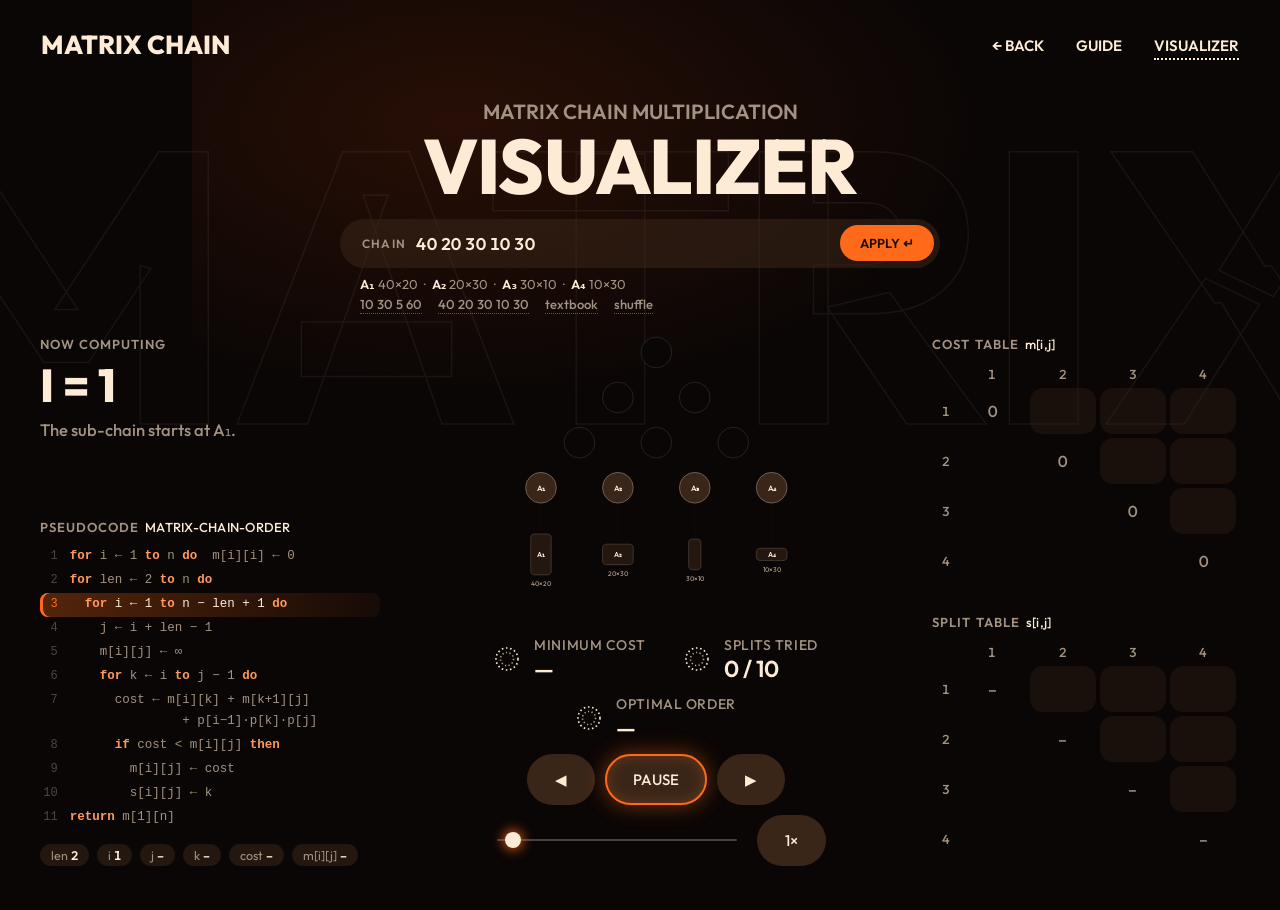
==== commit d5eefccf: "new better stable version" ====
--- a/test.html
+++ b/test.html
@@ -3,104 +3,130 @@
 <head>
 <meta charset="utf-8">
 <meta name="viewport" content="width=device-width, initial-scale=1, viewport-fit=cover">
-<title>MATRIX — Chain multiplication</title>
+<title>MATRIX — Visualizer</title>
 <link rel="preconnect" href="https://fonts.googleapis.com">
 <link href="https://fonts.googleapis.com/css2?family=Outfit:wght@400;500;600;800&display=swap" rel="stylesheet">
 <style>
-:root{
-  --bg:#0a0605; --cream:#fdebd6; --chip:#3a2619; --accent:#ff6a1a; --muted:#a39283;
-  box-sizing:border-box;
-  padding-top:env(safe-area-inset-top,0px); padding-bottom:env(safe-area-inset-bottom,0px);
-}
-html{scroll-padding-top:env(safe-area-inset-top,0px);scroll-behavior:smooth}
+:root{--bg:#0a0605;--cream:#fdebd6;--chip:#3a2619;--accent:#ff6a1a;--muted:#a39283;box-sizing:border-box;padding-top:env(safe-area-inset-top,0px);padding-bottom:env(safe-area-inset-bottom,0px)}
+html{scroll-padding-top:env(safe-area-inset-top,0px)}
 *,*::before,*::after{box-sizing:inherit;margin:0}
 body{background:var(--bg);color:var(--cream);font-family:'Outfit',system-ui,-apple-system,'Segoe UI',sans-serif;overflow-x:hidden;min-height:100vh}
 a{color:inherit;text-decoration:none}
 :focus-visible{outline:2px solid var(--accent);outline-offset:3px}
-
 nav{position:absolute;inset:0 0 auto 0;display:flex;justify-content:space-between;align-items:center;padding:28px clamp(20px,3.2vw,60px);z-index:5}
-.logo{font-weight:800;font-size:26px;letter-spacing:.01em;text-transform:uppercase}
-nav ul{display:flex;align-items:center;gap:32px;list-style:none;padding:0}
+.logo{font-weight:800;font-size:26px;text-transform:uppercase}
+nav ul{display:flex;gap:32px;list-style:none;padding:0}
 nav li a{font-weight:600;font-size:15px;text-transform:uppercase;padding-bottom:3px}
 nav li a.on{border-bottom:2px dotted var(--cream)}
-nav li a.nav-cta{display:inline-flex;align-items:center;gap:10px;padding:13px 26px;border-radius:999px;background:var(--accent);color:#1a0c04;letter-spacing:.03em;box-shadow:0 0 28px rgba(255,106,26,.5),inset 0 1px 0 rgba(255,255,255,.28);transition:box-shadow .25s,transform .2s}
-.nav-cta span{display:inline-block;transition:transform .25s}
-nav li a.nav-cta:hover{transform:translateY(-2px);box-shadow:0 0 44px rgba(255,106,26,.75),inset 0 1px 0 rgba(255,255,255,.28)}
-.nav-cta:hover span{transform:translateX(5px)}
-nav li a.nav-cta:focus-visible{outline-color:var(--cream)}
-
-.hero{position:relative;min-height:100vh;display:flex;flex-direction:column;align-items:center;padding-top:clamp(90px,12vh,130px);overflow:hidden}
-.glow{position:absolute;top:-10%;left:50%;width:70vw;height:60vh;transform:translateX(-50%);background:radial-gradient(ellipse at 30% 40%,rgba(160,50,10,.18),transparent 60%);pointer-events:none}
+.hero{position:relative;min-height:100vh;display:flex;flex-direction:column;align-items:center;padding-top:clamp(86px,11vh,120px);overflow:hidden}
+.glow{position:absolute;top:-10%;left:50%;width:70vw;height:60vh;transform:translateX(-50%);background:radial-gradient(ellipse at 30% 40%,rgba(160,50,10,.2),transparent 60%);pointer-events:none}
 .ghost{position:absolute;top:10vh;left:50%;transform:translateX(-50%);font-weight:800;font-size:clamp(6rem,30vw,27rem);line-height:1;color:transparent;-webkit-text-stroke:1.5px rgba(253,235,214,.06);white-space:nowrap;pointer-events:none}
-.kicker{font-weight:600;font-size:clamp(20px,2.2vw,30px);text-transform:uppercase;letter-spacing:-.01em;position:relative;text-align:center;padding:0 16px}
-h1{font-weight:800;font-size:clamp(4rem,17vw,13rem);line-height:.95;letter-spacing:-.015em;color:var(--cream);position:relative;margin-top:6px}
-.tabs{display:flex;flex-wrap:wrap;justify-content:center;gap:10px;margin-top:34px;position:relative}
-.tab{font:500 17px 'Outfit',sans-serif;text-transform:uppercase;color:var(--cream);background:var(--chip);border:2px solid transparent;border-radius:999px;padding:22px 49px;cursor:pointer;transition:border-color .25s,box-shadow .25s,transform .15s}
-.tab:hover{transform:translateY(-1px)}
-.tab[aria-selected="true"]{border-color:var(--accent);box-shadow:0 0 22px rgba(255,106,26,.45),inset 0 0 14px rgba(255,106,26,.25)}
-
-.stage{position:relative;width:100%;max-width:1900px;display:grid;grid-template-columns:1fr 1.25fr 1fr;align-items:center;gap:24px;padding:clamp(40px,8vh,90px) clamp(20px,3.1vw,60px) 80px;margin-top:auto}
-.copy h2{font-weight:600;font-size:clamp(26px,2.4vw,34px);text-transform:uppercase;margin-bottom:10px}
-.copy p{color:var(--muted);font-weight:500;font-size:clamp(18px,1.55vw,22px);line-height:1.45;max-width:28ch}
-.feats{list-style:none;padding:0;display:grid;gap:26px;justify-self:end}
-.feats li{display:flex;align-items:center;gap:30px;font-weight:500;font-size:clamp(18px,1.6vw,23px)}
-.feats svg{flex:none;width:26px;height:26px}
-.swap{transition:opacity .25s,transform .25s}
-.swap.out{opacity:0;transform:translateY(8px)}
-
-/* visual */
-.viz{width:min(100%,460px);margin:0 auto;display:grid;gap:18px}
-.chain{display:flex;flex-wrap:wrap;gap:8px;justify-content:center}
-.chip{background:var(--chip);border-radius:999px;padding:8px 16px;font-weight:600;font-size:15px}
-.chip small{color:var(--muted);font-weight:500;margin-left:6px}
-.grid{display:grid;grid-template-columns:26px repeat(4,1fr);gap:7px;align-items:stretch}
-.hd{display:flex;align-items:center;justify-content:center;color:var(--muted);font-weight:600;font-size:14px}
-.cell{aspect-ratio:1.1;border-radius:16px;display:flex;flex-direction:column;align-items:center;justify-content:center;font-weight:600;font-size:clamp(14px,1.3vw,18px);border:2px solid transparent;transition:background .3s,border-color .3s,box-shadow .3s,opacity .3s}
-.cell small{font-size:11px;color:var(--muted);font-weight:500}
-.cell.void{visibility:hidden}
-.cell.todo{background:rgba(58,38,25,.45);color:transparent}
-.cell.todo small{color:transparent}
-.cell.done{background:var(--chip)}
-.cell.cur{background:var(--chip);border-color:var(--accent);box-shadow:0 0 22px rgba(255,106,26,.45),inset 0 0 14px rgba(255,106,26,.25)}
-.cell.best{background:var(--cream);color:#2a170a}.cell.best small{color:#7a5a3c}
-.rows{display:grid;gap:8px}
-.row{display:grid;grid-template-columns:minmax(0,1.5fr) minmax(0,1fr) auto;gap:12px;align-items:center;background:rgba(58,38,25,.45);border:2px solid transparent;border-radius:16px;padding:12px 16px;font-weight:600;font-size:15px;transition:background .3s,border-color .3s,box-shadow .3s}
-.row .bar{height:8px;border-radius:99px;background:rgba(253,235,214,.12);overflow:hidden}
-.row .bar i{display:block;height:100%;width:0;background:var(--muted);border-radius:99px;transition:width .5s}
-.row .v{color:transparent;min-width:5ch;text-align:right}
-.row.done{background:var(--chip)} .row.done .v{color:var(--cream)} .row.done .bar i{width:var(--w)}
-.row.cur{background:var(--chip);border-color:var(--accent);box-shadow:0 0 22px rgba(255,106,26,.45),inset 0 0 14px rgba(255,106,26,.25)}
-.row.cur .v{color:var(--cream)} .row.cur .bar i{width:var(--w)}
-.row.best{background:var(--cream);color:#2a170a}.row.best .bar{background:rgba(42,23,10,.18)}.row.best .bar i{background:#2a170a;width:var(--w)}.row.best .v{color:#2a170a}
-.status{text-align:center;color:var(--muted);font-weight:500;font-size:16px;min-height:2.6em;line-height:1.35}
-.status b{color:var(--cream);font-weight:600}
-
-/* what is MCM */
-.about{position:relative;max-width:1400px;margin:0 auto;padding:clamp(70px,12vh,130px) clamp(20px,3.1vw,60px) 80px}
-.about .k{font-weight:600;font-size:15px;letter-spacing:.1em;text-transform:uppercase;color:var(--accent)}
-.about h2{font-weight:800;font-size:clamp(2.4rem,6.5vw,5.5rem);line-height:1;letter-spacing:-.015em;margin:10px 0 clamp(28px,5vh,56px)}
-.ag{display:grid;grid-template-columns:1.1fr 1fr;gap:clamp(28px,5vw,90px);align-items:start}
-.lead{color:var(--muted);font-weight:500;font-size:clamp(18px,1.6vw,23px);line-height:1.55;max-width:46ch}
-.lead + .lead{margin-top:18px}
-.lead b{color:var(--cream);font-weight:600}
-.cap{color:var(--muted);font-weight:600;font-size:13px;letter-spacing:.08em;text-transform:uppercase}
-.ex{list-style:none;padding:0;margin-top:10px;border-top:1px dotted rgba(253,235,214,.22)}
-.ex li{display:flex;justify-content:space-between;align-items:center;gap:20px;padding:18px 0;border-bottom:1px dotted rgba(253,235,214,.22);font-weight:600;font-size:clamp(20px,1.8vw,26px)}
-.ex small{display:block;color:var(--muted);font-weight:500;font-size:15px;margin-top:2px;font-variant-numeric:tabular-nums}
-.ex b{font-weight:800;font-size:clamp(28px,3vw,44px);font-variant-numeric:tabular-nums;color:var(--muted)}
-.ex li.win b{color:var(--accent)}
-.ex-note{color:var(--muted);font-weight:500;font-size:16px;margin-top:14px}
-.ex-note b{color:var(--cream);font-weight:600}
-.ideas{list-style:none;padding:36px 0 0;margin-top:clamp(40px,7vh,72px);border-top:1px dotted rgba(253,235,214,.22);display:grid;grid-template-columns:repeat(3,1fr);gap:28px 48px}
-.ideas li{display:flex;gap:20px;align-items:flex-start;color:var(--muted);font-weight:500;font-size:17px;line-height:1.5}
-.ideas li::before{content:"";flex:none;width:26px;height:26px;margin-top:2px;border-radius:50%;border:1.6px dotted var(--cream);background:radial-gradient(circle,var(--cream) 0 2px,transparent 3px)}
-.ideas b{display:block;color:var(--cream);font-weight:600;font-size:20px;margin-bottom:4px}
-.totop{display:inline-block;margin-top:48px;color:var(--muted);font-weight:500;font-size:15px;border-bottom:1px dotted rgba(253,235,214,.35)}
-.totop:hover{color:var(--cream);border-bottom-color:var(--accent)}
-
-.progress{position:fixed;right:0;top:68vh;width:14px;height:20vh;background:rgba(253,235,214,.12);z-index:6}
-.progress i{display:block;width:100%;height:30%;background:var(--cream);transition:height .15s}
-
+.kicker{font-weight:600;font-size:clamp(16px,1.6vw,22px);text-transform:uppercase;color:var(--muted);position:relative}
+h1{font-weight:800;font-size:clamp(2.6rem,6vw,5.4rem);line-height:1;letter-spacing:-.015em;position:relative;margin-top:4px}
+.stage{position:relative;width:100%;max-width:1900px;display:grid;grid-template-columns:minmax(340px,1fr) 2.2fr minmax(var(--rc,308px),1fr);grid-template-areas:"read viz tbls" "read stats tbls" "read dock tbls";grid-template-rows:1fr auto auto;column-gap:20px;padding:22px clamp(20px,3.1vw,60px) 44px}
+.read h2{font-weight:800;font-size:clamp(2.2rem,3.6vw,3.6rem);line-height:1;text-transform:uppercase}
+.read p{color:var(--muted);font-weight:500;font-size:clamp(16px,1.3vw,20px);line-height:1.45;margin:10px 0 16px;max-width:30ch;min-height:2.9em}
+.cands{list-style:none;padding:0;display:grid;gap:6px;max-width:220px}
+.cands li{display:flex;justify-content:space-between;color:var(--muted);font-weight:500;font-size:16px;border-bottom:1px dotted rgba(253,235,214,.15);padding-bottom:4px}
+.cands li.best{color:var(--cream);border-bottom-color:var(--accent)}
+.stats{grid-area:stats;align-self:start;position:relative;list-style:none;padding:0;display:flex;flex-wrap:wrap;justify-content:center;gap:12px 38px;margin:22px 0 6px}
+.stats li{display:flex;align-items:center;gap:14px}
+.stats svg{flex:none;width:26px;height:26px}
+.stats small{display:block;color:var(--muted);font-weight:500;font-size:14px;text-transform:uppercase;letter-spacing:.04em}
+.stats b{font-weight:600;font-size:clamp(20px,1.8vw,26px)}
+svg#viz{grid-area:viz;width:100%;height:auto;max-height:64vh;display:block;overflow:visible}
+
+.edge path{fill:none;stroke:transparent;stroke-width:2;stroke-linecap:round;transition:stroke .3s}
+.edge.win path{stroke:rgba(253,235,214,.26)}
+.edge.seen path{stroke:rgba(253,235,214,.22);stroke-dasharray:3 7}
+.edge.lead path{stroke:rgba(255,106,26,.6)}
+.edge.try path{stroke:var(--accent);stroke-width:3;stroke-dasharray:none;filter:drop-shadow(0 0 6px rgba(255,106,26,.9))}
+.edge.opt path{stroke:var(--accent);stroke-width:3;stroke-dasharray:none;filter:drop-shadow(0 0 6px rgba(255,106,26,.7))}
+.node circle{fill:var(--bg);stroke:rgba(253,235,214,.16);stroke-width:1.5;transition:fill .35s,stroke .35s,filter .35s}
+.node text{fill:transparent;font:600 15px 'Outfit',sans-serif;text-anchor:middle;dominant-baseline:central;transition:fill .35s}
+.node.leaf circle,.node.done circle{fill:var(--chip);stroke:rgba(253,235,214,.4)}
+.node.leaf text,.node.done text{fill:var(--cream)}
+.node.cur circle{stroke:var(--accent);stroke-width:2.5;filter:drop-shadow(0 0 10px rgba(255,106,26,.9))}
+.node.opt circle{fill:var(--cream);stroke:var(--accent)}
+.node.opt text{fill:#2a170a}
+.node.apex circle{filter:drop-shadow(0 0 20px rgba(255,106,26,.95))}
+.stem{stroke:rgba(253,235,214,.14);stroke-dasharray:2 5}
+.mat{fill:rgba(58,38,25,.55);stroke:rgba(253,235,214,.22);stroke-width:1.5;transition:fill .3s,stroke .3s}
+.mat.L{fill:rgba(253,235,214,.14);stroke:var(--cream)}
+.mat.R{fill:rgba(255,106,26,.18);stroke:var(--accent)}
+.mat.on{fill:rgba(253,235,214,.07);stroke:rgba(253,235,214,.6)}
+.ml{fill:var(--muted);font:500 13px 'Outfit',sans-serif;text-anchor:middle}
+.mt{fill:var(--cream);font:600 14px 'Outfit',sans-serif;text-anchor:middle;dominant-baseline:central}
+
+.dock{grid-area:dock;align-self:end;position:relative;display:flex;flex-wrap:wrap;align-items:center;justify-content:center;gap:10px;margin:6px 0 0}
+.pill{font:500 15px 'Outfit',sans-serif;text-transform:uppercase;color:var(--cream);background:var(--chip);border:2px solid transparent;border-radius:999px;padding:14px 26px;cursor:pointer;transition:border-color .25s,box-shadow .25s,transform .15s}
+.pill:hover{transform:translateY(-1px)}
+.pill[aria-pressed="true"],.pill:focus-visible{border-color:var(--accent);box-shadow:0 0 22px rgba(255,106,26,.45),inset 0 0 14px rgba(255,106,26,.25)}
+input.pill{width:17ch;text-align:center;cursor:text;text-transform:none;letter-spacing:.04em}
+input.pill.bad{border-color:#ff3b1a;animation:shake .3s}
+@keyframes shake{25%{transform:translateX(-5px)}75%{transform:translateX(5px)}}
+input[type=range]{-webkit-appearance:none;appearance:none;width:min(240px,60vw);height:2px;background:rgba(253,235,214,.25);border-radius:2px;margin:0 10px;cursor:pointer}
+input[type=range]::-webkit-slider-thumb{-webkit-appearance:none;width:16px;height:16px;border-radius:50%;background:var(--cream);box-shadow:0 0 12px 2px rgba(255,106,26,.8)}
+input[type=range]::-moz-range-thumb{width:16px;height:16px;border:0;border-radius:50%;background:var(--cream);box-shadow:0 0 12px 2px rgba(255,106,26,.8)}
+
+.read{grid-area:read;width:100%;max-width:440px;justify-self:start;align-self:stretch;display:flex;flex-direction:column;justify-content:space-between;gap:26px}
+.code .cap i{font-style:normal;color:var(--cream);letter-spacing:.02em;text-transform:none;font-weight:500;margin-left:6px}
+.ln{display:grid;grid-template-columns:30px 1fr;align-items:start;padding:1px 10px 1px 0;border-radius:8px;color:var(--muted);transition:background .25s,color .25s,box-shadow .25s}
+.ln .no{text-align:right;padding-right:12px;opacity:.45;font:500 12px/1.75 ui-monospace,SFMono-Regular,Menlo,Consolas,monospace}
+.ln code{font:500 12.5px/1.75 ui-monospace,SFMono-Regular,Menlo,Consolas,monospace;white-space:pre;color:inherit}
+.ln .kw{color:#ff9a5c;font-weight:600}
+.ln.on{background:linear-gradient(90deg,rgba(255,106,26,.3),rgba(255,106,26,.05));color:var(--cream);box-shadow:inset 3px 0 0 var(--accent)}
+.ln.on .no{opacity:1;color:var(--accent)}
+.vars{display:flex;flex-wrap:wrap;gap:6px 8px;margin-top:14px}
+.vars span{background:rgba(58,38,25,.55);border-radius:999px;padding:3px 11px;font-size:12.5px;color:var(--muted);font-variant-numeric:tabular-nums}
+.vars b{color:var(--cream);font-weight:600;margin-left:3px}
+.cap{display:block;color:var(--muted);font-weight:600;font-size:13px;letter-spacing:.08em;text-transform:uppercase;margin-bottom:10px}
+.tbls{grid-area:tbls;display:flex;flex-direction:column;justify-content:space-between;gap:26px;width:100%;max-width:470px;justify-self:end;align-self:stretch}
+.ct{border-collapse:separate;border-spacing:4px;font-variant-numeric:tabular-nums;width:100%}
+.ct caption{text-align:left;color:var(--muted);font-weight:600;font-size:13px;letter-spacing:.08em;text-transform:uppercase;padding-bottom:8px}
+.ct caption i{font-style:normal;color:var(--cream);letter-spacing:.02em;text-transform:none;font-weight:500;margin-left:6px}
+.ct th{color:var(--muted);font-weight:500;font-size:13px;padding:2px 4px;text-align:center}
+.ct td{height:46px;min-width:56px;text-align:center;border-radius:13px;font-weight:600;font-size:16px;background:rgba(58,38,25,.32);color:transparent;padding:0 6px;transition:background .3s,color .3s,box-shadow .3s}
+.ct td.void{background:none}
+.ct td.dg{background:none;color:var(--muted);font-weight:500}
+.ct td.done{background:linear-gradient(160deg,#47301f,#33211a);color:var(--cream);box-shadow:inset 0 1px 0 rgba(253,235,214,.09)}
+.ct.s td.done{color:#ffb98a}
+.ct td.tent{color:var(--muted);font-style:italic}
+.ct td.cur{background:var(--accent);color:#1a0c04;font-style:normal;box-shadow:0 0 18px rgba(255,106,26,.55)}
+.ct td.lf{outline:2px solid var(--cream);outline-offset:-2px}
+.ct td.rt{outline:2px dashed var(--accent);outline-offset:-2px}
+.ct td.done.opt{background:var(--cream);color:#2a170a;box-shadow:0 0 14px rgba(255,106,26,.3)}
+.ct.sm{border-spacing:3px}
+.ct.sm td{height:36px;min-width:36px;font-size:12px;padding:0 2px;border-radius:10px}
+.entry{position:relative;display:flex;align-items:center;gap:10px;width:min(600px,92vw);margin-top:14px;padding:4px 4px 4px 20px;border-radius:999px;background:rgba(58,38,25,.55);border:2px solid transparent;transition:border-color .25s,box-shadow .25s}
+.entry:focus-within{border-color:var(--accent);box-shadow:0 0 28px rgba(255,106,26,.35),inset 0 0 16px rgba(255,106,26,.15)}
+.entry.bad{border-color:#ff3b1a;animation:shake .3s}
+.entry label{font-weight:600;font-size:12px;letter-spacing:.1em;text-transform:uppercase;color:var(--muted)}
+.entry input{flex:1;min-width:0;background:none;border:0;outline:0;color:var(--cream);font:600 17px 'Outfit',sans-serif;letter-spacing:.03em;padding:8px 0;font-variant-numeric:tabular-nums}
+.entry input::placeholder{color:rgba(253,235,214,.28);font-weight:400;letter-spacing:0}
+.entry button{font:600 13px 'Outfit',sans-serif;text-transform:uppercase;border:0;border-radius:999px;padding:10px 20px;background:var(--accent);color:#1a0c04;cursor:pointer;transition:box-shadow .25s,transform .15s}
+.entry button:hover{box-shadow:0 0 22px rgba(255,106,26,.6);transform:translateY(-1px)}
+.eline{position:relative;display:flex;flex-wrap:wrap;justify-content:space-between;gap:4px 20px;width:min(600px,92vw);margin:8px 0 0;padding:0 20px;color:var(--muted);font-size:13px;min-height:1.6em}
+#eprev b{color:var(--cream);font-weight:600}#eprev.err{color:#ff8a5c}
+.eline .try{display:flex;gap:16px;flex-wrap:wrap}
+.lnk{background:none;border:0;border-bottom:1px dotted rgba(253,235,214,.35);color:var(--muted);font:500 13px 'Outfit',sans-serif;cursor:pointer;padding:0 0 1px}
+.lnk:hover{color:var(--cream);border-bottom-color:var(--accent)}
+.stats li{max-width:min(92vw,520px)}#sOrd{overflow-wrap:anywhere}
+@media (max-width:600px){.entry label{display:none}.entry{padding-left:16px}.entry button{padding:9px 14px}.eline{padding:0 12px}}
+.gd{position:fixed;inset:0;z-index:9990;display:flex;align-items:center;justify-content:center;padding:20px;background:rgba(5,3,2,.72);-webkit-backdrop-filter:blur(8px);backdrop-filter:blur(8px);opacity:0;transition:opacity .25s}
+.gd[hidden]{display:none}.gd.on{opacity:1}
+.gp{position:relative;width:min(560px,100%);max-height:88vh;overflow:auto;padding:34px 36px 30px;border-radius:28px;background:linear-gradient(160deg,#2a1a10,#150d08);border:1px solid rgba(253,235,214,.12);box-shadow:0 30px 80px rgba(0,0,0,.6),0 0 40px rgba(255,106,26,.12);transform:translateY(12px) scale(.98);transition:transform .25s}
+.gd.on .gp{transform:none}
+.gk{font-weight:600;font-size:13px;letter-spacing:.1em;text-transform:uppercase;color:var(--accent)}
+.gp h2{font-weight:800;font-size:28px;line-height:1.1;margin:6px 0 18px}
+.gp ol{list-style:none;counter-reset:g;display:grid;gap:14px;padding:0}
+.gp li{counter-increment:g;display:grid;grid-template-columns:26px 1fr;gap:10px;color:var(--muted);font-size:16px;line-height:1.5}
+.gp li::before{content:counter(g);color:var(--accent);font-weight:800;font-size:20px;line-height:1.2}
+.gp li b{color:var(--cream);font-weight:600}
+.gp code{background:rgba(58,38,25,.8);border-radius:8px;padding:1px 7px;color:var(--cream);font-size:14px}
+.gx{position:absolute;top:14px;right:16px;width:36px;height:36px;border:0;border-radius:50%;background:var(--chip);color:var(--cream);font-size:22px;line-height:1;cursor:pointer}
+.gok{margin-top:24px;font:600 14px 'Outfit',sans-serif;text-transform:uppercase;border:0;border-radius:999px;padding:12px 28px;background:var(--accent);color:#1a0c04;cursor:pointer}
+@media (max-width:600px){.gp{padding:26px 22px}}
 /* custom pointer: a glowing dot inside a following ring */
 .has-cursor,.has-cursor *{cursor:none!important}
 .c-dot,.c-br,.c-rip{position:fixed;left:0;top:0;pointer-events:none;z-index:9999}
@@ -114,227 +140,384 @@
 .c-cta .c-br{color:var(--cream);box-shadow:0 0 16px rgba(253,235,214,.4)}
 .c-rip{width:10px;height:10px;margin:-5px 0 0 -5px;border:2px solid var(--accent);border-radius:50%;animation:rip .65s cubic-bezier(.2,.7,.2,1) forwards}
 @keyframes rip{from{transform:translate(var(--x),var(--y)) scale(1);opacity:.95}to{transform:translate(var(--x),var(--y)) scale(8);opacity:0}}
+.pill[aria-disabled="true"]{opacity:.4}
 
 @media (max-width:900px){
-  nav ul{gap:16px} nav li a{font-size:13px} .logo{font-size:20px}
-  .stage{grid-template-columns:1fr;gap:34px}
-  .viz{order:-1}
-  .feats{justify-self:start}
-  .tab{padding:16px 24px;font-size:14px}
-  nav li a.nav-cta{padding:10px 16px}
-  .ag,.ideas{grid-template-columns:1fr}
-}
-@media (prefers-reduced-motion:reduce){html{scroll-behavior:auto}.swap,.tab,.nav-cta,.nav-cta span,.cell,.row,.row .bar i{transition:none}}
+  nav ul{gap:14px}nav li a{font-size:12px}.logo{font-size:20px}
+  .stage{grid-template-columns:1fr;grid-template-areas:"viz" "read" "tbls" "stats" "dock";row-gap:24px}
+  svg#viz{max-height:none}
+  .read,.tbls{max-width:none;justify-self:stretch}
+  .read{align-self:start}
+  .tbls{display:grid;align-self:start}
+  .stats{margin:0}
+  .stage{grid-template-rows:none}
+  .stats{justify-self:start}.pill{padding:12px 18px;font-size:13px}
+}
+@media (prefers-reduced-motion:reduce){.pill,.node circle,.node text,.mat,.edge path{transition:none}}
 </style>
 </head>
 <body>
 <nav>
-  <a class="logo" href="#method">Matrix chain</a>
+  <a class="logo" href="index.html" id="back">Matrix chain</a>
   <ul>
-    <li><a href="#features">Features</a></li>
-    <li><a class="nav-cta" href="visualizer.html">Visualize <span>→</span></a></li>
+    <li><a href="index.html" id="back2">← Back</a></li>
+    <li><a href="#guide" id="gbtn">Guide</a></li>
+    <li><a class="on" href="#viz">Visualizer</a></li>
   </ul>
 </nav>
 
-<main class="hero" id="method">
+<main class="hero">
   <div class="glow"></div><div class="ghost" aria-hidden="true">MATRIX</div>
-  <p class="kicker">Chain multiplication: choose your method</p>
-  <h1>MATRIX</h1>
-
-  <div class="tabs" role="tablist" aria-label="Choose a method">
-    <button class="tab" role="tab" aria-selected="true" data-i="0">Brute force</button>
-    <button class="tab" role="tab" aria-selected="false" data-i="1">Memoized</button>
-    <button class="tab" role="tab" aria-selected="false" data-i="2">Tabulated</button>
-  </div>
-
-  <section class="stage" aria-live="polite">
-    <div class="copy swap"><h2 id="name"></h2><p id="desc"></p></div>
-    <div class="viz swap">
-      <div class="chain" id="chain"></div>
-      <div id="body"></div>
-      <div class="status" id="status"></div>
+  <p class="kicker">Matrix chain multiplication</p>
+  <h1>VISUALIZER</h1>
+  <div class="entry"><label for="dims">Chain</label><input id="dims" type="text" autocomplete="off" spellcheck="false" aria-describedby="eprev" placeholder="40 20 30 10 30    or    40x20, 20x30, 30x10"><button id="apply">Apply ↵</button></div>
+  <p class="eline"><span id="eprev"></span><span class="try"><button class="lnk" data-v="10 30 5 60">10 30 5 60</button><button class="lnk" data-v="40 20 30 10 30">40 20 30 10 30</button><button class="lnk" data-v="30 35 15 5 10 20 25">textbook</button><button class="lnk" id="shuf">shuffle</button></span></p>
+
+  <section class="stage">
+    <div class="read">
+      <div class="rd" aria-live="polite"><small class="cap">Now computing</small><h2 id="cH">Ready</h2><p id="cP"></p><ul class="cands" id="cands"></ul></div>
+      <div class="code"><small class="cap">Pseudocode<i>MATRIX-CHAIN-ORDER</i></small><div id="lines"></div><div class="vars" id="vars"></div></div>
     </div>
-    <ul class="feats swap" id="feats"></ul>
+    <svg id="viz" viewBox="0 0 1000 610" preserveAspectRatio="xMidYMin meet" role="img" aria-label="Dynamic programming pyramid for matrix chain multiplication"></svg>
+    <ul class="stats" id="stats"></ul>
+    <div class="dock">
+      <button class="pill" id="prev" aria-label="Previous step">◀</button>
+      <button class="pill" id="play" aria-pressed="false">Play</button>
+      <button class="pill" id="next" aria-label="Next step">▶</button>
+      <input type="range" id="scrub" min="0" max="1" value="0" aria-label="Timeline">
+      <button class="pill" id="spd">1×</button>
+    </div>
+    <aside class="tbls"><table class="ct" id="tbl"></table><table class="ct s" id="stbl"></table></aside>
   </section>
 </main>
 
-<section class="about" id="features">
-  <p class="k">What is MCM?</p>
-  <h2>Matrix chain multiplication</h2>
-  <div class="ag">
-    <div>
-      <p class="lead">Multiplying a long chain of matrices gives the same result however you group them, because matrix multiplication is <b>associative</b>. But the amount of work is not the same.</p>
-      <p class="lead">Matrix chain multiplication (MCM) is the problem of choosing the <b>order</b> that needs the fewest scalar multiplications. You are not multiplying anything yet, only deciding where the parentheses go.</p>
-    </div>
-    <div>
-      <p class="cap">Example · A 10×30 · B 30×5 · C 5×60</p>
-      <ul class="ex">
-        <li class="win"><span>(A B) C<small>10·30·5 + 10·5·60</small></span><b>4,500</b></li>
-        <li><span>A (B C)<small>30·5·60 + 10·30·60</small></span><b>27,000</b></li>
-      </ul>
-      <p class="ex-note">Same answer, <b>6× the work</b>. With dozens of matrices the gap becomes enormous.</p>
-    </div>
+<div class="gd" id="gd" hidden role="dialog" aria-modal="true" aria-labelledby="gt">
+  <div class="gp">
+    <button class="gx" id="gx" aria-label="Close guide">×</button>
+    <p class="gk">Quick guide</p>
+    <h2 id="gt">How to use the visualizer</h2>
+    <ol>
+      <li><span><b>Enter your chain.</b> Type the dimensions, like <code>40 20 30 10 30</code>, or the matrix sizes, like <code>40x20, 20x30</code>. Press Enter or Apply.</span></li>
+      <li><span><b>Play or step.</b> Use Play, ◀ ▶ or the slider. On the keyboard, Space plays and the arrow keys step.</span></li>
+      <li><span><b>Follow the code.</b> The pseudocode on the left highlights the exact line being run, and the variables under it show their current values.</span></li>
+      <li><span><b>Read the pyramid.</b> Each circle is the cheapest cost of one sub-chain. The glowing line is the split being tried.</span></li>
+      <li><span><b>Follow the colours.</b> Cream is the left part, dashed orange the right part, solid orange the cell being computed. The cost table on the right fills in alongside.</span></li>
+      <li><span><b>Get the answer.</b> At the end, the bottom row shows the minimum cost and the best order, and the winning path lights up.</span></li>
+    </ol>
+    <button class="gok" id="gok">Got it</button>
   </div>
-  <ul class="ideas">
-    <li><span><b>Optimal substructure</b>The best order for a chain is built from the best orders of its shorter sub-chains.</span></li>
-    <li><span><b>Overlapping subproblems</b>The same sub-chains come up again and again, so we solve each one once and reuse it.</span></li>
-    <li><span><b>Dynamic programming</b>A table of sub-chain costs finds the best order in O(n³) time instead of trying every possibility.</span></li>
-  </ul>
-  <a class="totop" href="#method">↑ Back to top</a>
-</section>
-<div class="progress" aria-hidden="true"><i id="bar"></i></div>
+</div>
 
 <script>
-const methods = [
-  { name:"Brute force",
-    desc:"Try every way to place the parentheses. Always correct, and quickly unaffordable: 4 matrices have 5 orders, 20 matrices have over a billion.",
-    feats:["Checks every split recursively","Time grows exponentially","No table, just the call stack"] },
-  { name:"Memoized",
-    desc:"The same recursion, but each subchain is solved once and remembered. Write it straight from the recurrence and let the cache do the saving.",
-    feats:["Top-down recursion with a cache","O(n³) time, O(n²) space","Closest to the math"] },
-  { name:"Tabulated",
-    desc:"Fill the table by chain length, shortest first. No recursion, and every cell is built from cells that are already finished.",
-    feats:["Bottom-up by chain length","O(n³) time, O(n²) space","Rebuilds the best order from split points"] }
+const reduce = matchMedia('(prefers-reduced-motion: reduce)').matches;
+const $ = id => document.getElementById(id);
+const NS = 'http://www.w3.org/2000/svg';
+const el = (t, a, p) => { const e = document.createElementNS(NS, t); for(const k in a) e.setAttribute(k, a[k]); if(p) p.appendChild(e); return e; };
+const sub = x => String(x).replace(/\d/g, d => '₀₁₂₃₄₅₆₇₈₉'[d]);
+const fmt = v => v >= 1000 ? (v % 1000 ? (v/1000).toFixed(1) : v/1000) + 'k' : String(v);
+const full = v => v.toLocaleString('en-US');
+const ICON = '<svg viewBox="0 0 26 26" fill="none" stroke="#fdebd6" stroke-width="1.6"><circle cx="13" cy="13" r="11" stroke-dasharray="1.6 2.6"/><circle cx="13" cy="13" r="6.5" stroke-dasharray="1.2 2.4" opacity=".7"/></svg>';
+$('stats').innerHTML = [['Minimum cost','sCost'],['Splits tried','sTry'],['Optimal order','sOrd']].map(([l,i]) => `<li>${ICON}<div><small>${l}</small><b id="${i}">—</b></div></li>`).join('');
+
+let p, n, m, s, events, cum, opt, edgeEls, nodeEls, mats, dx, dy, R;
+let idx = 0, playing = false, timer, speed = 1;
+
+function build(){
+  n = p.length - 1; m = []; s = []; events = [];
+  document.querySelector('.stage').style.setProperty('--rc', ((n > 6 ? 40 : 60) * (n + 1) + 8) + 'px');
+  for(let i = 0; i <= n + 1; i++){ m[i] = []; s[i] = []; m[i][i] = 0; }
+  const ev = (type, line, o = {}) => events.push({t:type, line, ...o});
+  ev('init', 1);
+  for(let len = 2; len <= n; len++){
+    ev('len', 2, {len});
+    for(let i = 1; i <= n - len + 1; i++){
+      const j = i + len - 1; let best = Infinity, bk = null;
+      ev('row', 3, {len, i});
+      ev('jdef', 4, {len, i, j});
+      ev('inf', 5, {len, i, j, tb:Infinity, tk:null});
+      for(let k = i; k < j; k++){
+        ev('for', 6, {len, i, j, k, tb:best, tk:bk});
+        const c = m[i][k] + m[k+1][j] + p[i-1]*p[k]*p[j], better = c < best;
+        ev('cost', 7, {len, i, j, k, c, tb:best, tk:bk});
+        ev('cmp', 8, {len, i, j, k, c, better, tb:best, tk:bk});
+        if(better){ best = c; ev('upd', 9, {len, i, j, k, c, tb:best, tk:bk}); bk = k; ev('sk', 10, {len, i, j, k, c, tb:best, tk:bk}); }
+      }
+      m[i][j] = best; s[i][j] = bk;
+      ev('fin', 6, {len, i, j, k:bk, tb:best, tk:bk});
+    }
+  }
+  ev('ret', 11);
+  cum = [0]; events.forEach((x, y) => cum[y+1] = cum[y] + (x.t === 'cost'));
+  opt = {n:new Set(), e:new Set()};
+  (function w(i, j){ opt.n.add(i+','+j); if(i === j) return; const k = s[i][j]; opt.e.add(`${i},${j},${k}`); w(i, k); w(k+1, j); })(1, n);
+
+  dx = Math.min(150, 800 / Math.max(n - 1, 1)); dy = Math.min(88, 340 / Math.max(n - 1, 1)); R = Math.min(30, dx * .36);
+  const pos = (i, j) => ({x: 500 + ((i + j) / 2 - (n + 1) / 2) * dx, y: 400 - (j - i) * dy});
+  const curve = (a, b, side) => { const mx = (a.x + b.x) / 2, my = (a.y + b.y) / 2, ddx = b.x - a.x, ddy = b.y - a.y;
+    return `M${a.x} ${a.y}Q${mx + side*.14*ddy} ${my - side*.14*ddx} ${b.x} ${b.y}`; };
+  const svg = $('viz'); svg.innerHTML = '';
+  const minY = Math.max(0, Math.round(pos(1, n).y - R - 2));
+  svg.setAttribute('viewBox', `0 ${minY} 1000 ${610 - minY}`);
+  const gE = el('g', {}, svg), gS = el('g', {}, svg), gN = el('g', {}, svg), gM = el('g', {}, svg);
+  edgeEls = {}; nodeEls = {}; mats = [];
+  for(let i = 1; i <= n; i++) for(let j = i + 1; j <= n; j++) for(let k = i; k < j; k++){
+    const g = el('g', {class:'edge'}, gE), a = pos(i, j);
+    el('path', {d: curve(a, pos(i, k), -1)}, g); el('path', {d: curve(a, pos(k+1, j), 1)}, g);
+    edgeEls[`${i},${j},${k}`] = g;
+  }
+  const mx = Math.max(...p), sc = Math.min(2.4, 80 / mx);
+  for(let i = 1; i <= n; i++){
+    const q = pos(i, i), w = Math.max(24, p[i] * sc), h = Math.max(24, p[i-1] * sc);
+    el('line', {class:'stem', x1:q.x, y1:q.y + R, x2:q.x, y2:530 - h/2 - 4}, gS);
+    const g = el('g', {}, gM);
+    mats[i] = el('rect', {class:'mat', x:q.x - w/2, y:530 - h/2, width:w, height:h, rx:8}, g);
+    if(w >= 34) { const t = el('text', {class:'mt', x:q.x, y:530}, g); t.textContent = 'A' + sub(i); }
+    const l = el('text', {class:'ml', x:q.x, y:530 + h/2 + 22}, g); l.textContent = `${p[i-1]}×${p[i]}`;
+  }
+  for(let i = 1; i <= n; i++) for(let j = i; j <= n; j++){
+    const q = pos(i, j), g = el('g', {class:'node'}, gN);
+    el('circle', {cx:q.x, cy:q.y, r:R}, g);
+    nodeEls[i+','+j] = {g, t: el('text', {x:q.x, y:q.y}, g)};
+  }
+  $('scrub').max = events.length;
+}
+
+const par = (i, j) => i === j ? 'A' + sub(i) : '(' + par(i, s[i][j]) + par(s[i][j] + 1, j) + ')';
+
+const rng = (i, j) => i === j ? 'A' + sub(i) : j === i + 1 ? 'A' + sub(i) + 'A' + sub(j) : 'A' + sub(i) + '…A' + sub(j);
+const KEV = ['for', 'cost', 'cmp', 'upd', 'sk'];
+const PSEUDO = [
+  '<b class="kw">for</b> i ← 1 <b class="kw">to</b> n <b class="kw">do</b>  m[i][i] ← 0',
+  '<b class="kw">for</b> len ← 2 <b class="kw">to</b> n <b class="kw">do</b>',
+  '  <b class="kw">for</b> i ← 1 <b class="kw">to</b> n − len + 1 <b class="kw">do</b>',
+  '    j ← i + len − 1',
+  '    m[i][j] ← ∞',
+  '    <b class="kw">for</b> k ← i <b class="kw">to</b> j − 1 <b class="kw">do</b>',
+  '      cost ← m[i][k] + m[k+1][j]\n               + p[i−1]·p[k]·p[j]',
+  '      <b class="kw">if</b> cost &lt; m[i][j] <b class="kw">then</b>',
+  '        m[i][j] ← cost',
+  '        s[i][j] ← k',
+  '<b class="kw">return</b> m[1][n]'
 ];
-
-const dims = [40,20,30,10,30], n = 4, sub = ['₁','₂','₃','₄'];
-const m = [], s = [];
-for(let i=0;i<=n;i++){ m[i]=[]; s[i]=[]; m[i][i]=0; }
-for(let len=2; len<=n; len++) for(let i=1; i<=n-len+1; i++){
-  const j = i+len-1; m[i][j] = Infinity;
-  for(let k=i; k<j; k++){
-    const c = m[i][k] + m[k+1][j] + dims[i-1]*dims[k]*dims[j];
-    if(c < m[i][j]){ m[i][j] = c; s[i][j] = k; }
-  }
-}
-const orders = {
-  1:[[3,4],[2,3],[2,4],[1,2],[1,3],[1,4]],
-  2:[[1,2],[2,3],[3,4],[1,3],[2,4],[1,4]]
-};
-const brute = [
-  ["(A₁(A₂(A₃A₄)))",51000],["(A₁((A₂A₃)A₄))",36000],["((A₁A₂)(A₃A₄))",69000],
-  ["((A₁(A₂A₃))A₄)",26000],["(((A₁A₂)A₃)A₄)",48000]
-];
-const fmt = x => x.toLocaleString('en-US');
-const ICON = '<svg viewBox="0 0 26 26" fill="none" stroke="#fdebd6" stroke-width="1.6"><circle cx="13" cy="13" r="11" stroke-dasharray="1.6 2.6"/><circle cx="13" cy="13" r="6.5" stroke-dasharray="1.2 2.4" opacity=".7"/></svg>';
-const $ = id => document.getElementById(id);
-const reduce = matchMedia('(prefers-reduced-motion: reduce)').matches;
-
-$('chain').innerHTML = [...Array(n)].map((_,i)=>`<span class="chip">A${sub[i]}<small>${dims[i]}×${dims[i+1]}</small></span>`).join('');
-
-let mode = 0, step = 0, timer;
-
-function total(){ return mode===0 ? brute.length : orders[mode].length; }
-
-function draw(){
-  const N = total(), done = step >= N;
-  if(mode === 0){
-    const bestIdx = 3;
-    $('body').innerHTML = '<div class="rows">' + brute.map(([p,c],i)=>{
-      let cls = i < step ? 'done' : '';
-      if(i === step-1 && !done) cls = 'cur';
-      if(done && i === bestIdx) cls = 'best';
-      return `<div class="row ${cls}"><span>${p}</span><span class="bar"><i style="--w:${c/690}%"></i></span><span class="v">${fmt(c)}</span></div>`;
-    }).join('') + '</div>';
-    $('status').innerHTML = done
-      ? `<b>${fmt(26000)}</b> multiplications is the cheapest of all 5 orders`
-      : step === 0 ? 'Trying every parenthesization…' : `Order ${step} of 5 costs <b>${fmt(brute[step-1][1])}</b>`;
+$('lines').innerHTML = PSEUDO.map((c, i) => `<div class="ln" id="L${i+1}"><span class="no">${i+1}</span><code>${c}</code></div>`).join('');
+
+function renderTable(last, filled, done){
+  const sm = n > 6 ? ' sm' : '', num = (n > 6 ? fmt : full);
+  const hasCell = last && last.j !== undefined, inK = last && KEV.includes(last.t);
+  const make = kind => {
+    let h = `<caption>${kind === 'm' ? 'Cost table' : 'Split table'}<i>${kind}[i,j]</i></caption><tr><th></th>` + Array.from({length:n}, (_, x) => `<th>${x+1}</th>`).join('') + '</tr>';
+    for(let i = 1; i <= n; i++){
+      h += `<tr><th>${i}</th>`;
+      for(let j = 1; j <= n; j++){
+        if(j < i){ h += '<td class="void"></td>'; continue; }
+        let c = 'todo', v = ''; const key = i + ',' + j;
+        if(i === j){ c = 'dg'; v = kind === 'm' ? '0' : '–'; }
+        else if(filled.has(key)){ c = 'done'; v = kind === 'm' ? num(m[i][j]) : s[i][j]; if(done && opt.n.has(key)) c += ' opt'; }
+        else if(hasCell && i === last.i && j === last.j && last.tb !== undefined){ c = 'tent'; v = kind === 'm' ? (last.tb === Infinity ? '∞' : num(last.tb)) : (last.tk === null ? '–' : last.tk); }
+        if(hasCell && i === last.i && j === last.j) c += ' cur';
+        if(kind === 'm' && inK){ if(i === last.i && j === last.k) c += ' lf'; if(i === last.k + 1 && j === last.j) c += ' rt'; }
+        h += `<td class="${c}">${v}</td>`;
+      }
+      h += '</tr>';
+    }
+    return h;
+  };
+  $('tbl').className = 'ct' + sm; $('tbl').innerHTML = make('m');
+  $('stbl').className = 'ct s' + sm; $('stbl').innerHTML = make('s');
+}
+function render(){
+  const N = events.length, done = idx >= N, last = idx > 0 ? events[idx-1] : null;
+  const filled = new Set(), V = {};
+  for(let e = 0; e < idx; e++){
+    const x = events[e];
+    if(x.t === 'fin') filled.add(x.i + ',' + x.j);
+    if(x.t === 'len'){ V.len = x.len; V.i = V.j = V.k = V.cost = V.best = undefined; }
+    else if(x.t === 'row'){ V.i = x.i; V.j = V.k = V.cost = V.best = undefined; }
+    else if(x.t === 'jdef') V.j = x.j;
+    else if(x.t === 'inf') V.best = Infinity;
+    else if(x.t === 'for'){ V.k = x.k; V.cost = undefined; }
+    else if(x.t === 'cost') V.cost = x.c;
+    else if(x.t === 'upd') V.best = x.tb;
+  }
+  const hasCell = last && last.j !== undefined, inK = last && KEV.includes(last.t);
+  const cur = hasCell && !done ? last.i + ',' + last.j : null;
+
+  for(const key in edgeEls){
+    const [i, j, k] = key.split(',').map(Number), cell = i + ',' + j; let c = '';
+    if(done && opt.e.has(key)) c = 'opt';
+    else if(filled.has(cell)){ if(s[i][j] === k) c = 'win'; }
+    else if(cell === cur && inK){
+      if(k < last.k) c = 'seen' + (k === last.tk ? ' lead' : '');
+      else if(k === last.k) c = 'try' + (k === last.tk ? ' lead' : '');
+    }
+    edgeEls[key].setAttribute('class', 'edge ' + c);
+  }
+  for(const key in nodeEls){
+    const [i, j] = key.split(',').map(Number), leaf = i === j; let c = 'node ';
+    c += leaf ? 'leaf' : filled.has(key) ? 'done' : 'todo';
+    if(key === cur) c += ' cur';
+    if(done && opt.n.has(key)) c += ' opt';
+    if(done && key === '1,' + n) c += ' apex';
+    nodeEls[key].g.setAttribute('class', c);
+    nodeEls[key].t.textContent = leaf ? 'A' + sub(i) : filled.has(key) ? fmt(m[i][j]) : '';
+  }
+  for(let r = 1; r <= n; r++){
+    let c = 'mat';
+    if(done) c += ' L';
+    else if(hasCell && r >= last.i && r <= last.j) c += (last.k === undefined || last.k === null) ? ' on' : r <= last.k ? ' L' : ' R';
+    mats[r].setAttribute('class', c);
+  }
+
+  let h = 'Ready', t = 'Press play, or step through the pseudocode.', list = [];
+  if(last){
+    const {i, j, k} = last, cell = `m[${i},${j}]`;
+    switch(last.t){
+      case 'init': h = 'Setup'; t = 'One matrix needs no multiplication, so m[i][i] = 0 on the diagonal.'; break;
+      case 'len': h = `Length ${last.len}`; t = `Solve every chain of ${last.len} matrices, shortest chains first.`; break;
+      case 'row': h = `i = ${i}`; t = `The sub-chain starts at ${'A' + sub(i)}.`; break;
+      case 'jdef': h = cell; t = `j = ${i} + ${last.len} − 1 = ${j}, so we solve ${rng(i, j)}.`; break;
+      case 'inf': h = cell; t = 'Nothing found yet, so the best cost starts at ∞.'; break;
+      case 'for': h = cell; t = `Try the split at k = ${k}: (${rng(i, k)}) × (${rng(k+1, j)}).`; break;
+      case 'cost': h = cell; t = `${fmt(m[i][k])} + ${fmt(m[k+1][j])} + ${p[i-1]}·${p[k]}·${p[j]} = ${full(last.c)}`; break;
+      case 'cmp': h = cell; t = `${full(last.c)} < ${last.tb === Infinity ? '∞' : full(last.tb)} ? ` + (last.better ? 'Yes, a new best.' : `No, keep k = ${last.tk}.`); break;
+      case 'upd': h = cell; t = `${cell} ← ${full(last.c)}`; break;
+      case 'sk': h = cell; t = `s[${i},${j}] ← ${k}, the split that gave it.`; break;
+      case 'fin': h = cell; t = `All splits tried: ${cell} = ${full(m[i][j])}, best split k = ${s[i][j]}.`; break;
+      case 'ret': h = 'Done'; t = `return m[1,${n}] = ${full(m[1][n])} multiplications.`; break;
+    }
+    if(hasCell) list = events.slice(0, idx).filter(x => x.t === 'cost' && x.i === i && x.j === j);
+  }
+  $('cH').textContent = h; $('cP').textContent = t;
+  renderTable(last, filled, done);
+  const lo = list.length ? Math.min(...list.map(x => x.c)) : 0;
+  $('cands').innerHTML = list.map(x => `<li class="${x.c === lo ? 'best' : ''}"><span>k=${x.k}</span><span>${full(x.c)}</span></li>`).join('');
+
+  document.querySelectorAll('.ln.on').forEach(x => x.classList.remove('on'));
+  if(last && last.line) $('L' + last.line).classList.add('on');
+  const vf = v => v === undefined ? '–' : v === Infinity ? '∞' : full(v);
+  $('vars').innerHTML = [['len', V.len], ['i', V.i], ['j', V.j], ['k', V.k], ['cost', V.cost], ['m[i][j]', V.best]].map(([a, v]) => `<span>${a}<b>${vf(v)}</b></span>`).join('');
+
+  $('sCost').textContent = done ? full(m[1][n]) : '—';
+  $('sTry').textContent = `${cum[idx]} / ${cum[N]}`;
+  $('sOrd').textContent = done ? par(1, n) : '—';
+  $('scrub').value = idx;
+  $('prev').setAttribute('aria-disabled', idx === 0); $('next').setAttribute('aria-disabled', idx >= N);
+  const pl = $('play'); pl.setAttribute('aria-pressed', playing); pl.textContent = playing ? 'Pause' : 'Play';
+}
+
+const delay = x => ({for:520, cost:650, cmp:650, upd:520, sk:520, fin:560}[x.t] || 380);
+function loop(){
+  clearTimeout(timer); if(!playing) return;
+  if(idx >= events.length){ playing = false; render(); if(window.cursorFx) cursorFx.flash('success', 1500); return; }
+  idx++; render();
+  timer = setTimeout(loop, delay(events[idx-1]) / speed);
+}
+const pause = () => { playing = false; clearTimeout(timer); };
+const toggle = () => { if(playing){ pause(); render(); } else { if(idx >= events.length) idx = 0; playing = true; loop(); } };
+const step = d => { pause(); idx = Math.max(0, Math.min(events.length, idx + d)); render(); };
+function load(arr, autoplay = true){
+  p = arr; build(); idx = 0; $('dims').value = p.join(' '); preview(); pause(); render(); if(window.cursorFx) cursorFx.flash('load', 700);
+  if(autoplay) setTimeout(() => { if(!playing && idx === 0) toggle(); }, 500);
+}
+function parseChain(txt){
+  txt = txt.trim(); if(!txt) return {};
+  let a;
+  if(/^(\s*\d+\s*[x×]\s*\d+[\s,;]*)+$/.test(txt)){
+    const pr = [...txt.matchAll(/(\d+)\s*[x×]\s*(\d+)/g)].map(x => [+x[1], +x[2]]);
+    for(let i = 1; i < pr.length; i++) if(pr[i-1][1] !== pr[i][0])
+      return {err: `A${sub(i)} has ${pr[i-1][1]} columns but A${sub(i+1)} has ${pr[i][0]} rows, so they can't be multiplied.`};
+    a = [pr[0][0], ...pr.map(x => x[1])];
   } else {
-    const ord = orders[mode], at = new Map(ord.map((p,i)=>[p.join(),i]));
-    let h = '<div class="grid"><span></span>' + [1,2,3,4].map(j=>`<span class="hd">${j}</span>`).join('');
-    for(let i=1;i<=n;i++){
-      h += `<span class="hd">${i}</span>`;
-      for(let j=1;j<=n;j++){
-        if(j < i){ h += '<div class="cell void"></div>'; continue; }
-        if(i === j){ h += '<div class="cell done">0</div>'; continue; }
-        const idx = at.get(i+','+j);
-        let cls = idx < step ? 'done' : 'todo';
-        if(idx === step-1 && !done) cls = 'cur';
-        if(done && i===1 && j===n) cls = 'best';
-        h += `<div class="cell ${cls}">${fmt(m[i][j])}<small>k=${s[i][j]}</small></div>`;
-      }
-    }
-    $('body').innerHTML = h + '</div>';
-    const verb = mode === 1 ? 'solved' : 'filled';
-    if(done) $('status').innerHTML = `Best order <b>((A₁(A₂A₃))A₄)</b> costs <b>${fmt(m[1][n])}</b> multiplications`;
-    else if(step === 0) $('status').textContent = mode === 1 ? 'Recursing from the full chain, caching as it returns…' : 'Filling by chain length, shortest first…';
-    else { const [i,j] = ord[step-1]; $('status').innerHTML = `m[${i},${j}] ${verb}: <b>${fmt(m[i][j])}</b> at split k=${s[i][j]}`; }
-  }
-}
-
-function start(){
-  clearInterval(timer); step = 0; draw();
-  if(reduce){ step = total(); draw(); return; }
-  timer = setInterval(()=>{ step++; if(step > total()+2) step = 0; draw(); }, 1000);
-}
-
-function render(i){
-  const x = methods[i];
-  $('name').textContent = x.name;
-  $('desc').textContent = x.desc;
-  $('feats').innerHTML = x.feats.map(f => `<li>${ICON}<span>${f}</span></li>`).join('');
-  mode = i; start();
-}
-render(0);
-
-const swaps = document.querySelectorAll('.swap');
-document.querySelectorAll('.tab').forEach(btn => btn.addEventListener('click', () => {
-  const i = +btn.dataset.i;
-  if(i === mode) return;
-  document.querySelectorAll('.tab').forEach(b => b.setAttribute('aria-selected', b === btn));
-  swaps.forEach(el => el.classList.add('out'));
-  setTimeout(() => { render(i); swaps.forEach(el => el.classList.remove('out')); }, 250);
-}));
+    a = txt.split(/[\s,;×x]+/).filter(Boolean).map(Number);
+    if(a.some(v => !Number.isFinite(v))) return {err: 'Use numbers only, like 40 20 30 10 30.'};
+  }
+  if(a.some(v => !Number.isInteger(v) || v < 1 || v > 999)) return {err: 'Each dimension must be a whole number from 1 to 999.'};
+  if(a.length < 3) return {err: 'A chain needs at least 2 matrices (3 numbers).'};
+  if(a.length > 10) return {err: 'Up to 9 matrices (10 numbers) are supported.'};
+  return {a};
+}
+function preview(){
+  const r = parseChain($('dims').value), e = $('eprev');
+  e.classList.toggle('err', !!r.err);
+  if(r.err) e.textContent = r.err;
+  else if(r.a) e.innerHTML = r.a.slice(1).map((c, i) => `<b>A${sub(i+1)}</b> ${r.a[i]}×${c}`).join(' &nbsp;·&nbsp; ');
+  else e.textContent = 'Matrix Aᵢ is p(i−1) × p(i), so a chain of n matrices needs n + 1 numbers. Press Enter to apply.';
+}
+function applyInput(){
+  const r = parseChain($('dims').value);
+  if(!r.a){
+    if(!r.err){ $('eprev').classList.add('err'); $('eprev').textContent = 'Type at least 3 numbers first.'; }
+    const b = document.querySelector('.entry'); b.classList.remove('bad'); void b.offsetWidth; b.classList.add('bad'); if(window.cursorFx) cursorFx.flash('error', 1300); return;
+  }
+  load(r.a);
+}
+$('dims').addEventListener('input', preview);
+$('dims').addEventListener('keydown', e => { if(e.key === 'Enter') applyInput(); });
+$('apply').onclick = applyInput;
+document.querySelectorAll('.lnk[data-v]').forEach(b => b.onclick = () => load(b.dataset.v.split(' ').map(Number)));
+$('shuf').onclick = () => { const c = 4 + Math.floor(Math.random() * 5); load(Array.from({length:c}, () => 5 * (1 + Math.floor(Math.random() * 12)))); };
+$('play').onclick = toggle; $('prev').onclick = () => step(-1); $('next').onclick = () => step(1);
+$('scrub').oninput = e => { pause(); idx = +e.target.value; render(); };
+$('spd').onclick = () => { speed = speed === 1 ? 2 : speed === 2 ? 4 : speed === 4 ? 8 : 1; $('spd').textContent = speed + '×'; };
+addEventListener('keydown', e => {
+  if(!$('gd').hidden){
+    if(e.key === 'Escape') closeGuide();
+    else if(e.key === 'Tab'){ const f = [$('gx'), $('gok')], i = f.indexOf(document.activeElement); e.preventDefault(); f[(i + (e.shiftKey ? -1 : 1) + 2) % 2].focus(); }
+    return;
+  }
+  if(e.target.tagName === 'INPUT' && e.target.type !== 'range') return;
+  if(e.code === 'Space'){ e.preventDefault(); toggle(); }
+  else if(e.key === 'ArrowRight') step(1); else if(e.key === 'ArrowLeft') step(-1);
+});
+function openGuide(){ $('gd').hidden = false; requestAnimationFrame(() => $('gd').classList.add('on')); $('gok').focus(); }
+function closeGuide(){ $('gd').classList.remove('on'); setTimeout(() => { $('gd').hidden = true; }, 250); $('gbtn').focus(); }
+$('gbtn').onclick = e => { e.preventDefault(); openGuide(); };
+$('gx').onclick = $('gok').onclick = closeGuide;
+$('gd').addEventListener('click', e => { if(e.target === $('gd')) closeGuide(); });
+load([40, 20, 30, 10, 30]);
 
 /* custom pointer */
 (() => {
-  if(!matchMedia('(hover:hover) and (pointer:fine)').matches) return;
-  const root = document.documentElement;
-  root.classList.add('has-cursor');
-  const mk = c => { const e = document.createElement('div'); e.className = c; document.body.appendChild(e); return e; };
-  const dot = mk('c-dot'), br = mk('c-br');
-
-  const SEL = 'a,button';
-  const k = reduce ? 1 : .18;
-  let mx = -200, my = -200, seen = false, down = false, hov = false;
-  const b = {x:0, y:0, w:44, h:44};
-
-  addEventListener('pointermove', e => {
-    mx = e.clientX; my = e.clientY;
-    if(!seen){ seen = true; b.x = mx - 22; b.y = my - 22; }
-    root.classList.add('c-on');
-  });
-  root.addEventListener('mouseleave', () => root.classList.remove('c-on'));
-  document.addEventListener('pointerover', e => { hov = !!(e.target.closest && e.target.closest(SEL)); root.classList.toggle('c-hov', hov); root.classList.toggle('c-cta', !!(e.target.closest && e.target.closest('.nav-cta'))); });
-  addEventListener('pointerdown', e => {
-    down = true; root.classList.add('c-down');
-    if(reduce) return;
-    const r = mk('c-rip'); r.style.setProperty('--x', e.clientX + 'px'); r.style.setProperty('--y', e.clientY + 'px');
-    r.addEventListener('animationend', () => r.remove());
-  });
-  const upd = () => root.classList.toggle('c-sel', down && !getSelection().isCollapsed);
-  document.addEventListener('selectionchange', upd);
-  addEventListener('pointerup', () => { down = false; root.classList.remove('c-down'); upd(); });
-
-  function frame(){
-    const s = down ? 32 : hov ? 56 : 44;
-    const tw = s, th = s, tx = mx - s/2, ty = my - s/2;
-    b.x += (tx - b.x) * k; b.y += (ty - b.y) * k; b.w += (tw - b.w) * k; b.h += (th - b.h) * k;
-    br.style.transform = `translate(${b.x}px,${b.y}px)`;
-    br.style.width = b.w + 'px'; br.style.height = b.h + 'px';
-    dot.style.transform = `translate(${mx}px,${my}px)`;
-
+    if (!matchMedia('(hover:hover) and (pointer:fine)').matches) return;
+    const root = document.documentElement;
+    root.classList.add('has-cursor');
+    const mk = c => { const e = document.createElement('div'); e.className = c; document.body.appendChild(e); return e; };
+    const dot = mk('c-dot'), br = mk('c-br');
+
+    const SEL = 'a,button';
+    const k = reduce ? 1 : .18;
+    let mx = -200, my = -200, seen = false, down = false, hov = false;
+    const b = { x: 0, y: 0, w: 44, h: 44 };
+
+    addEventListener('pointermove', e => {
+        mx = e.clientX; my = e.clientY;
+        if (!seen) { seen = true; b.x = mx - 22; b.y = my - 22; }
+        root.classList.add('c-on');
+    });
+    root.addEventListener('mouseleave', () => root.classList.remove('c-on'));
+    document.addEventListener('pointerover', e => { hov = !!(e.target.closest && e.target.closest(SEL)); root.classList.toggle('c-hov', hov); root.classList.toggle('c-cta', !!(e.target.closest && e.target.closest('.nav-cta'))); });
+    addEventListener('pointerdown', e => {
+        down = true; root.classList.add('c-down');
+        if (reduce) return;
+        const r = mk('c-rip'); r.style.setProperty('--x', e.clientX + 'px'); r.style.setProperty('--y', e.clientY + 'px');
+        r.addEventListener('animationend', () => r.remove());
+    });
+    const upd = () => root.classList.toggle('c-sel', down && !getSelection().isCollapsed);
+    document.addEventListener('selectionchange', upd);
+    addEventListener('pointerup', () => { down = false; root.classList.remove('c-down'); upd(); });
+
+    function frame() {
+        const s = down ? 32 : hov ? 56 : 44;
+        const tw = s, th = s, tx = mx - s / 2, ty = my - s / 2;
+        b.x += (tx - b.x) * k; b.y += (ty - b.y) * k; b.w += (tw - b.w) * k; b.h += (th - b.h) * k;
+        br.style.transform = `translate(${b.x}px,${b.y}px)`;
+        br.style.width = b.w + 'px'; br.style.height = b.h + 'px';
+        dot.style.transform = `translate(${mx}px,${my}px)`;
+
+        requestAnimationFrame(frame);
+    }
     requestAnimationFrame(frame);
-  }
-  requestAnimationFrame(frame);
 })();
-
-const bar = $('bar');
-function onScroll(){
-  const max = document.documentElement.scrollHeight - innerHeight;
-  bar.style.height = (30 + (max > 0 ? scrollY / max : 0) * 70) + '%';
-}
-addEventListener('scroll', onScroll, {passive:true}); onScroll();
 </script>
 </body>
-</html>+</html>
